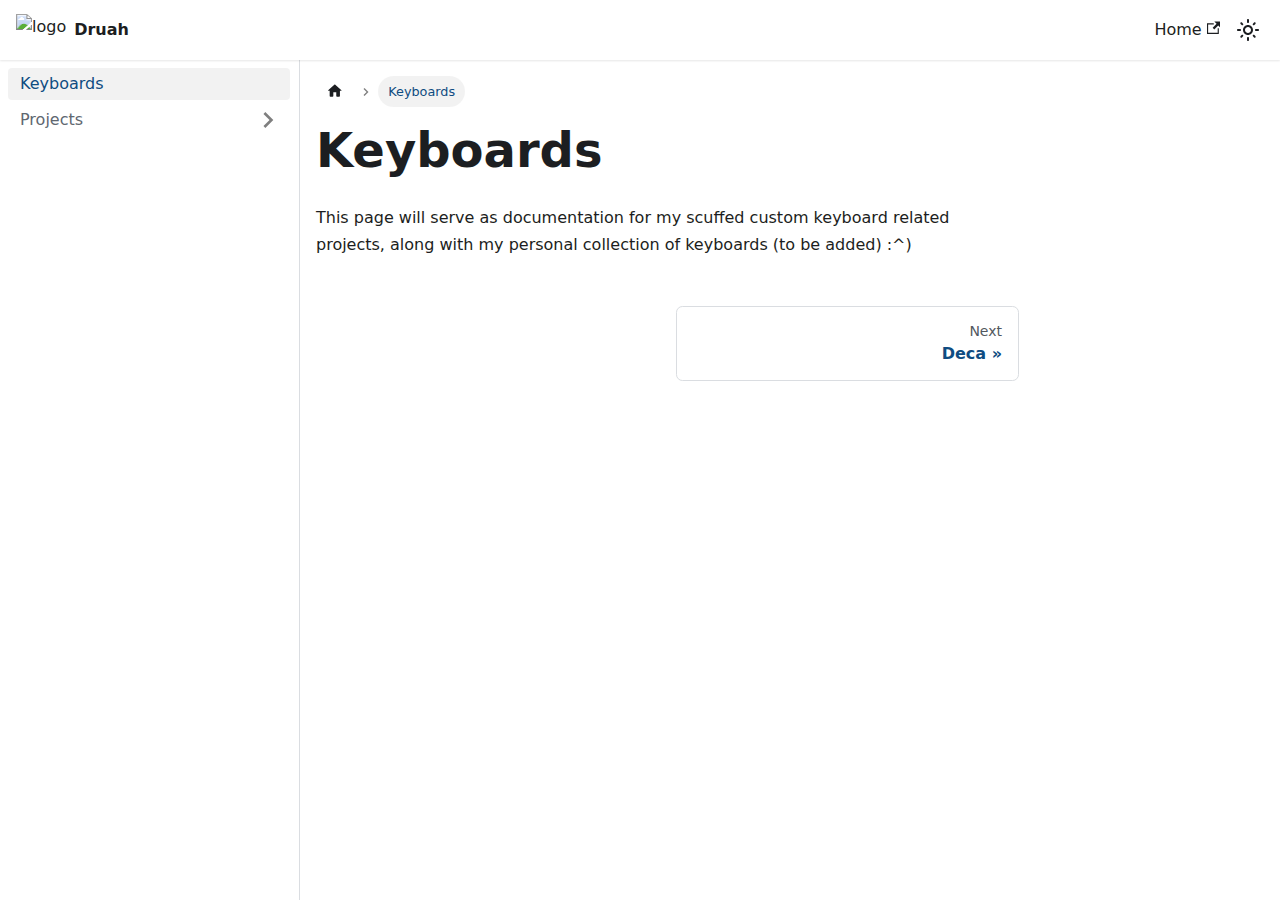
==== keyboards/index.html @ 7bdec056 "Add files via upload" ====
<!doctype html>
<html lang="en" dir="ltr" class="docs-wrapper plugin-docs plugin-id-default docs-version-current docs-doc-page docs-doc-id-keyboards" data-has-hydrated="false">
<head>
<meta charset="UTF-8">
<meta name="generator" content="Docusaurus v3.3.2">
<title data-rh="true">Keyboards | Druah</title><meta data-rh="true" name="viewport" content="width=device-width,initial-scale=1"><meta data-rh="true" name="twitter:card" content="summary_large_image"><meta data-rh="true" property="og:image" content="https://druah.moe/keyboards/media/icons/favicon.ico"><meta data-rh="true" name="twitter:image" content="https://druah.moe/keyboards/media/icons/favicon.ico"><meta data-rh="true" property="og:url" content="https://druah.moe/keyboards/"><meta data-rh="true" property="og:locale" content="en"><meta data-rh="true" name="docusaurus_locale" content="en"><meta data-rh="true" name="docsearch:language" content="en"><meta data-rh="true" name="docusaurus_version" content="current"><meta data-rh="true" name="docusaurus_tag" content="docs-default-current"><meta data-rh="true" name="docsearch:version" content="current"><meta data-rh="true" name="docsearch:docusaurus_tag" content="docs-default-current"><meta data-rh="true" property="og:title" content="Keyboards | Druah"><meta data-rh="true" name="description" content="This page will serve as documentation for my scuffed custom keyboard related projects, along with my personal collection of keyboards (to be added) :^)"><meta data-rh="true" property="og:description" content="This page will serve as documentation for my scuffed custom keyboard related projects, along with my personal collection of keyboards (to be added) :^)"><link data-rh="true" rel="icon" href="/keyboards/media/icons/favicon.ico"><link data-rh="true" rel="canonical" href="https://druah.moe/keyboards/"><link data-rh="true" rel="alternate" href="https://druah.moe/keyboards/" hreflang="en"><link data-rh="true" rel="alternate" href="https://druah.moe/keyboards/" hreflang="x-default"><script data-rh="true">function insertBanner(){var n=document.createElement("div");n.id="__docusaurus-base-url-issue-banner-container";n.innerHTML='\n<div id="__docusaurus-base-url-issue-banner" style="border: thick solid red; background-color: rgb(255, 230, 179); margin: 20px; padding: 20px; font-size: 20px;">\n   <p style="font-weight: bold; font-size: 30px;">Your Docusaurus site did not load properly.</p>\n   <p>A very common reason is a wrong site <a href="https://docusaurus.io/docs/docusaurus.config.js/#baseUrl" style="font-weight: bold;">baseUrl configuration</a>.</p>\n   <p>Current configured baseUrl = <span style="font-weight: bold; color: red;">/keyboards/</span> </p>\n   <p>We suggest trying baseUrl = <span id="__docusaurus-base-url-issue-banner-suggestion-container" style="font-weight: bold; color: green;"></span></p>\n</div>\n',document.body.prepend(n);var e=document.getElementById("__docusaurus-base-url-issue-banner-suggestion-container"),s=window.location.pathname,o="/"===s.substr(-1)?s:s+"/";e.innerHTML=o}document.addEventListener("DOMContentLoaded",(function(){void 0===window.docusaurus&&insertBanner()}))</script><link rel="stylesheet" href="/keyboards/assets/css/styles.f8454540.css">
<script src="/keyboards/assets/js/runtime~main.7f506864.js" defer="defer"></script>
<script src="/keyboards/assets/js/main.425be98b.js" defer="defer"></script>
</head>
<body class="navigation-with-keyboard">
<script>!function(){function t(t){document.documentElement.setAttribute("data-theme",t)}var e=function(){try{return new URLSearchParams(window.location.search).get("docusaurus-theme")}catch(t){}}()||function(){try{return localStorage.getItem("theme")}catch(t){}}();t(null!==e?e:"light")}(),function(){try{const c=new URLSearchParams(window.location.search).entries();for(var[t,e]of c)if(t.startsWith("docusaurus-data-")){var a=t.replace("docusaurus-data-","data-");document.documentElement.setAttribute(a,e)}}catch(t){}}()</script><div id="__docusaurus"><div role="region" aria-label="Skip to main content"><a class="skipToContent_fXgn" href="#__docusaurus_skipToContent_fallback">Skip to main content</a></div><nav aria-label="Main" class="navbar navbar--fixed-top"><div class="navbar__inner"><div class="navbar__items"><button aria-label="Toggle navigation bar" aria-expanded="false" class="navbar__toggle clean-btn" type="button"><svg width="30" height="30" viewBox="0 0 30 30" aria-hidden="true"><path stroke="currentColor" stroke-linecap="round" stroke-miterlimit="10" stroke-width="2" d="M4 7h22M4 15h22M4 23h22"></path></svg></button><a class="navbar__brand" href="/keyboards/"><div class="navbar__logo"><img src="/keyboards/media/icons/favicon.ico" alt="logo" class="themedComponent_mlkZ themedComponent--light_NVdE"><img src="/keyboards/media/icons/favicon.ico" alt="logo" class="themedComponent_mlkZ themedComponent--dark_xIcU"></div><b class="navbar__title text--truncate">Druah</b></a></div><div class="navbar__items navbar__items--right"><a href="https://druah.moe" target="_blank" rel="noopener noreferrer" class="navbar__item navbar__link">Home<svg width="13.5" height="13.5" aria-hidden="true" viewBox="0 0 24 24" class="iconExternalLink_nPIU"><path fill="currentColor" d="M21 13v10h-21v-19h12v2h-10v15h17v-8h2zm3-12h-10.988l4.035 4-6.977 7.07 2.828 2.828 6.977-7.07 4.125 4.172v-11z"></path></svg></a><div class="toggle_vylO colorModeToggle_DEke"><button class="clean-btn toggleButton_gllP toggleButtonDisabled_aARS" type="button" disabled="" title="Switch between dark and light mode (currently light mode)" aria-label="Switch between dark and light mode (currently light mode)" aria-live="polite"><svg viewBox="0 0 24 24" width="24" height="24" class="lightToggleIcon_pyhR"><path fill="currentColor" d="M12,9c1.65,0,3,1.35,3,3s-1.35,3-3,3s-3-1.35-3-3S10.35,9,12,9 M12,7c-2.76,0-5,2.24-5,5s2.24,5,5,5s5-2.24,5-5 S14.76,7,12,7L12,7z M2,13l2,0c0.55,0,1-0.45,1-1s-0.45-1-1-1l-2,0c-0.55,0-1,0.45-1,1S1.45,13,2,13z M20,13l2,0c0.55,0,1-0.45,1-1 s-0.45-1-1-1l-2,0c-0.55,0-1,0.45-1,1S19.45,13,20,13z M11,2v2c0,0.55,0.45,1,1,1s1-0.45,1-1V2c0-0.55-0.45-1-1-1S11,1.45,11,2z M11,20v2c0,0.55,0.45,1,1,1s1-0.45,1-1v-2c0-0.55-0.45-1-1-1C11.45,19,11,19.45,11,20z M5.99,4.58c-0.39-0.39-1.03-0.39-1.41,0 c-0.39,0.39-0.39,1.03,0,1.41l1.06,1.06c0.39,0.39,1.03,0.39,1.41,0s0.39-1.03,0-1.41L5.99,4.58z M18.36,16.95 c-0.39-0.39-1.03-0.39-1.41,0c-0.39,0.39-0.39,1.03,0,1.41l1.06,1.06c0.39,0.39,1.03,0.39,1.41,0c0.39-0.39,0.39-1.03,0-1.41 L18.36,16.95z M19.42,5.99c0.39-0.39,0.39-1.03,0-1.41c-0.39-0.39-1.03-0.39-1.41,0l-1.06,1.06c-0.39,0.39-0.39,1.03,0,1.41 s1.03,0.39,1.41,0L19.42,5.99z M7.05,18.36c0.39-0.39,0.39-1.03,0-1.41c-0.39-0.39-1.03-0.39-1.41,0l-1.06,1.06 c-0.39,0.39-0.39,1.03,0,1.41s1.03,0.39,1.41,0L7.05,18.36z"></path></svg><svg viewBox="0 0 24 24" width="24" height="24" class="darkToggleIcon_wfgR"><path fill="currentColor" d="M9.37,5.51C9.19,6.15,9.1,6.82,9.1,7.5c0,4.08,3.32,7.4,7.4,7.4c0.68,0,1.35-0.09,1.99-0.27C17.45,17.19,14.93,19,12,19 c-3.86,0-7-3.14-7-7C5,9.07,6.81,6.55,9.37,5.51z M12,3c-4.97,0-9,4.03-9,9s4.03,9,9,9s9-4.03,9-9c0-0.46-0.04-0.92-0.1-1.36 c-0.98,1.37-2.58,2.26-4.4,2.26c-2.98,0-5.4-2.42-5.4-5.4c0-1.81,0.89-3.42,2.26-4.4C12.92,3.04,12.46,3,12,3L12,3z"></path></svg></button></div><div class="navbarSearchContainer_Bca1"></div></div></div><div role="presentation" class="navbar-sidebar__backdrop"></div></nav><div id="__docusaurus_skipToContent_fallback" class="main-wrapper mainWrapper_z2l0"><div class="docsWrapper_hBAB"><button aria-label="Scroll back to top" class="clean-btn theme-back-to-top-button backToTopButton_sjWU" type="button"></button><div class="docRoot_UBD9"><aside class="theme-doc-sidebar-container docSidebarContainer_YfHR"><div class="sidebarViewport_aRkj"><div class="sidebar_njMd"><nav aria-label="Docs sidebar" class="menu thin-scrollbar menu_SIkG"><ul class="theme-doc-sidebar-menu menu__list"><li class="theme-doc-sidebar-item-link theme-doc-sidebar-item-link-level-1 menu__list-item"><a class="menu__link menu__link--active" aria-current="page" href="/keyboards/">Keyboards</a></li><li class="theme-doc-sidebar-item-category theme-doc-sidebar-item-category-level-1 menu__list-item menu__list-item--collapsed"><div class="menu__list-item-collapsible"><a class="menu__link menu__link--sublist menu__link--sublist-caret" role="button" aria-expanded="false" href="/keyboards/projects/deca">Projects</a></div></li></ul></nav></div></div></aside><main class="docMainContainer_TBSr"><div class="container padding-top--md padding-bottom--lg"><div class="row"><div class="col docItemCol_VOVn"><div class="docItemContainer_Djhp"><article><nav class="theme-doc-breadcrumbs breadcrumbsContainer_Z_bl" aria-label="Breadcrumbs"><ul class="breadcrumbs" itemscope="" itemtype="https://schema.org/BreadcrumbList"><li class="breadcrumbs__item"><a aria-label="Home page" class="breadcrumbs__link" href="/keyboards/"><svg viewBox="0 0 24 24" class="breadcrumbHomeIcon_YNFT"><path d="M10 19v-5h4v5c0 .55.45 1 1 1h3c.55 0 1-.45 1-1v-7h1.7c.46 0 .68-.57.33-.87L12.67 3.6c-.38-.34-.96-.34-1.34 0l-8.36 7.53c-.34.3-.13.87.33.87H5v7c0 .55.45 1 1 1h3c.55 0 1-.45 1-1z" fill="currentColor"></path></svg></a></li><li itemscope="" itemprop="itemListElement" itemtype="https://schema.org/ListItem" class="breadcrumbs__item breadcrumbs__item--active"><span class="breadcrumbs__link" itemprop="name">Keyboards</span><meta itemprop="position" content="1"></li></ul></nav><div class="theme-doc-markdown markdown"><h1>Keyboards</h1>
<p>This page will serve as documentation for my scuffed custom keyboard related projects, along with my personal collection of keyboards (to be added) :^)</p></div></article><nav class="pagination-nav docusaurus-mt-lg" aria-label="Docs pages"><a class="pagination-nav__link pagination-nav__link--next" href="/keyboards/projects/deca"><div class="pagination-nav__sublabel">Next</div><div class="pagination-nav__label">Deca</div></a></nav></div></div></div></div></main></div></div></div></div>
</body>
</html>
---- keyboards/assets/css/styles.f8454540.css ----
.col,.container{padding:0 var(--ifm-spacing-horizontal);width:100%}.markdown>h2,.markdown>h3,.markdown>h4,.markdown>h5,.markdown>h6{margin-bottom:calc(var(--ifm-heading-vertical-rhythm-bottom)*var(--ifm-leading))}.markdown li,body{word-wrap:break-word}body,ol ol,ol ul,ul ol,ul ul{margin:0}pre,table{overflow:auto}blockquote,pre{margin:0 0 var(--ifm-spacing-vertical)}.breadcrumbs__link,.button{transition-timing-function:var(--ifm-transition-timing-default)}.button,code{vertical-align:middle}.button--outline.button--active,.button--outline:active,.button--outline:hover,:root{--ifm-button-color:var(--ifm-font-color-base-inverse)}.menu__link:hover,a{transition:color var(--ifm-transition-fast) var(--ifm-transition-timing-default)}.navbar--dark,:root{--ifm-navbar-link-hover-color:var(--ifm-color-primary)}.menu,.navbar-sidebar{overflow-x:hidden}:root,html[data-theme=dark]{--ifm-color-emphasis-500:var(--ifm-color-gray-500)}.toggleButton_gllP,html{-webkit-tap-highlight-color:transparent}.clean-list,.containsTaskList_mC6p,.details_lb9f>summary,.dropdown__menu,.menu__list{list-style:none}:root{--ifm-color-scheme:light;--ifm-dark-value:10%;--ifm-darker-value:15%;--ifm-darkest-value:30%;--ifm-light-value:15%;--ifm-lighter-value:30%;--ifm-lightest-value:50%;--ifm-contrast-background-value:90%;--ifm-contrast-foreground-value:70%;--ifm-contrast-background-dark-value:70%;--ifm-contrast-foreground-dark-value:90%;--ifm-color-primary:#3578e5;--ifm-color-secondary:#ebedf0;--ifm-color-success:#00a400;--ifm-color-info:#54c7ec;--ifm-color-warning:#ffba00;--ifm-color-danger:#fa383e;--ifm-color-primary-dark:#306cce;--ifm-color-primary-darker:#2d66c3;--ifm-color-primary-darkest:#2554a0;--ifm-color-primary-light:#538ce9;--ifm-color-primary-lighter:#72a1ed;--ifm-color-primary-lightest:#9abcf2;--ifm-color-primary-contrast-background:#ebf2fc;--ifm-color-primary-contrast-foreground:#102445;--ifm-color-secondary-dark:#d4d5d8;--ifm-color-secondary-darker:#c8c9cc;--ifm-color-secondary-darkest:#a4a6a8;--ifm-color-secondary-light:#eef0f2;--ifm-color-secondary-lighter:#f1f2f5;--ifm-color-secondary-lightest:#f5f6f8;--ifm-color-secondary-contrast-background:#fdfdfe;--ifm-color-secondary-contrast-foreground:#474748;--ifm-color-success-dark:#009400;--ifm-color-success-darker:#008b00;--ifm-color-success-darkest:#007300;--ifm-color-success-light:#26b226;--ifm-color-success-lighter:#4dbf4d;--ifm-color-success-lightest:#80d280;--ifm-color-success-contrast-background:#e6f6e6;--ifm-color-success-contrast-foreground:#003100;--ifm-color-info-dark:#4cb3d4;--ifm-color-info-darker:#47a9c9;--ifm-color-info-darkest:#3b8ba5;--ifm-color-info-light:#6ecfef;--ifm-color-info-lighter:#87d8f2;--ifm-color-info-lightest:#aae3f6;--ifm-color-info-contrast-background:#eef9fd;--ifm-color-info-contrast-foreground:#193c47;--ifm-color-warning-dark:#e6a700;--ifm-color-warning-darker:#d99e00;--ifm-color-warning-darkest:#b38200;--ifm-color-warning-light:#ffc426;--ifm-color-warning-lighter:#ffcf4d;--ifm-color-warning-lightest:#ffdd80;--ifm-color-warning-contrast-background:#fff8e6;--ifm-color-warning-contrast-foreground:#4d3800;--ifm-color-danger-dark:#e13238;--ifm-color-danger-darker:#d53035;--ifm-color-danger-darkest:#af272b;--ifm-color-danger-light:#fb565b;--ifm-color-danger-lighter:#fb7478;--ifm-color-danger-lightest:#fd9c9f;--ifm-color-danger-contrast-background:#ffebec;--ifm-color-danger-contrast-foreground:#4b1113;--ifm-color-white:#fff;--ifm-color-black:#000;--ifm-color-gray-0:var(--ifm-color-white);--ifm-color-gray-100:#f5f6f7;--ifm-color-gray-200:#ebedf0;--ifm-color-gray-300:#dadde1;--ifm-color-gray-400:#ccd0d5;--ifm-color-gray-500:#bec3c9;--ifm-color-gray-600:#8d949e;--ifm-color-gray-700:#606770;--ifm-color-gray-800:#444950;--ifm-color-gray-900:#1c1e21;--ifm-color-gray-1000:var(--ifm-color-black);--ifm-color-emphasis-0:var(--ifm-color-gray-0);--ifm-color-emphasis-100:var(--ifm-color-gray-100);--ifm-color-emphasis-200:var(--ifm-color-gray-200);--ifm-color-emphasis-300:var(--ifm-color-gray-300);--ifm-color-emphasis-400:var(--ifm-color-gray-400);--ifm-color-emphasis-600:var(--ifm-color-gray-600);--ifm-color-emphasis-700:var(--ifm-color-gray-700);--ifm-color-emphasis-800:var(--ifm-color-gray-800);--ifm-color-emphasis-900:var(--ifm-color-gray-900);--ifm-color-emphasis-1000:var(--ifm-color-gray-1000);--ifm-color-content:var(--ifm-color-emphasis-900);--ifm-color-content-inverse:var(--ifm-color-emphasis-0);--ifm-color-content-secondary:#525860;--ifm-background-color:#0000;--ifm-background-surface-color:var(--ifm-color-content-inverse);--ifm-global-border-width:1px;--ifm-global-radius:0.4rem;--ifm-hover-overlay:#0000000d;--ifm-font-color-base:var(--ifm-color-content);--ifm-font-color-base-inverse:var(--ifm-color-content-inverse);--ifm-font-color-secondary:var(--ifm-color-content-secondary);--ifm-font-family-base:system-ui,-apple-system,Segoe UI,Roboto,Ubuntu,Cantarell,Noto Sans,sans-serif,BlinkMacSystemFont,"Segoe UI",Helvetica,Arial,sans-serif,"Apple Color Emoji","Segoe UI Emoji","Segoe UI Symbol";--ifm-font-family-monospace:SFMono-Regular,Menlo,Monaco,Consolas,"Liberation Mono","Courier New",monospace;--ifm-font-size-base:100%;--ifm-font-weight-light:300;--ifm-font-weight-normal:400;--ifm-font-weight-semibold:500;--ifm-font-weight-bold:700;--ifm-font-weight-base:var(--ifm-font-weight-normal);--ifm-line-height-base:1.65;--ifm-global-spacing:1rem;--ifm-spacing-vertical:var(--ifm-global-spacing);--ifm-spacing-horizontal:var(--ifm-global-spacing);--ifm-transition-fast:200ms;--ifm-transition-slow:400ms;--ifm-transition-timing-default:cubic-bezier(0.08,0.52,0.52,1);--ifm-global-shadow-lw:0 1px 2px 0 #0000001a;--ifm-global-shadow-md:0 5px 40px #0003;--ifm-global-shadow-tl:0 12px 28px 0 #0003,0 2px 4px 0 #0000001a;--ifm-z-index-dropdown:100;--ifm-z-index-fixed:200;--ifm-z-index-overlay:400;--ifm-container-width:1140px;--ifm-container-width-xl:1320px;--ifm-code-background:#f6f7f8;--ifm-code-border-radius:var(--ifm-global-radius);--ifm-code-font-size:90%;--ifm-code-padding-horizontal:0.1rem;--ifm-code-padding-vertical:0.1rem;--ifm-pre-background:var(--ifm-code-background);--ifm-pre-border-radius:var(--ifm-code-border-radius);--ifm-pre-color:inherit;--ifm-pre-line-height:1.45;--ifm-pre-padding:1rem;--ifm-heading-color:inherit;--ifm-heading-margin-top:0;--ifm-heading-margin-bottom:var(--ifm-spacing-vertical);--ifm-heading-font-family:var(--ifm-font-family-base);--ifm-heading-font-weight:var(--ifm-font-weight-bold);--ifm-heading-line-height:1.25;--ifm-h1-font-size:2rem;--ifm-h2-font-size:1.5rem;--ifm-h3-font-size:1.25rem;--ifm-h4-font-size:1rem;--ifm-h5-font-size:0.875rem;--ifm-h6-font-size:0.85rem;--ifm-image-alignment-padding:1.25rem;--ifm-leading-desktop:1.25;--ifm-leading:calc(var(--ifm-leading-desktop)*1rem);--ifm-list-left-padding:2rem;--ifm-list-margin:1rem;--ifm-list-item-margin:0.25rem;--ifm-list-paragraph-margin:1rem;--ifm-table-cell-padding:0.75rem;--ifm-table-background:#0000;--ifm-table-stripe-background:#00000008;--ifm-table-border-width:1px;--ifm-table-border-color:var(--ifm-color-emphasis-300);--ifm-table-head-background:inherit;--ifm-table-head-color:inherit;--ifm-table-head-font-weight:var(--ifm-font-weight-bold);--ifm-table-cell-color:inherit;--ifm-link-color:var(--ifm-color-primary);--ifm-link-decoration:none;--ifm-link-hover-color:var(--ifm-link-color);--ifm-link-hover-decoration:underline;--ifm-paragraph-margin-bottom:var(--ifm-leading);--ifm-blockquote-font-size:var(--ifm-font-size-base);--ifm-blockquote-border-left-width:2px;--ifm-blockquote-padding-horizontal:var(--ifm-spacing-horizontal);--ifm-blockquote-padding-vertical:0;--ifm-blockquote-shadow:none;--ifm-blockquote-color:var(--ifm-color-emphasis-800);--ifm-blockquote-border-color:var(--ifm-color-emphasis-300);--ifm-hr-background-color:var(--ifm-color-emphasis-500);--ifm-hr-height:1px;--ifm-hr-margin-vertical:1.5rem;--ifm-scrollbar-size:7px;--ifm-scrollbar-track-background-color:#f1f1f1;--ifm-scrollbar-thumb-background-color:silver;--ifm-scrollbar-thumb-hover-background-color:#a7a7a7;--ifm-alert-background-color:inherit;--ifm-alert-border-color:inherit;--ifm-alert-border-radius:var(--ifm-global-radius);--ifm-alert-border-width:0px;--ifm-alert-border-left-width:5px;--ifm-alert-color:var(--ifm-font-color-base);--ifm-alert-padding-horizontal:var(--ifm-spacing-horizontal);--ifm-alert-padding-vertical:var(--ifm-spacing-vertical);--ifm-alert-shadow:var(--ifm-global-shadow-lw);--ifm-avatar-intro-margin:1rem;--ifm-avatar-intro-alignment:inherit;--ifm-avatar-photo-size:3rem;--ifm-badge-background-color:inherit;--ifm-badge-border-color:inherit;--ifm-badge-border-radius:var(--ifm-global-radius);--ifm-badge-border-width:var(--ifm-global-border-width);--ifm-badge-color:var(--ifm-color-white);--ifm-badge-padding-horizontal:calc(var(--ifm-spacing-horizontal)*0.5);--ifm-badge-padding-vertical:calc(var(--ifm-spacing-vertical)*0.25);--ifm-breadcrumb-border-radius:1.5rem;--ifm-breadcrumb-spacing:0.5rem;--ifm-breadcrumb-color-active:var(--ifm-color-primary);--ifm-breadcrumb-item-background-active:var(--ifm-hover-overlay);--ifm-breadcrumb-padding-horizontal:0.8rem;--ifm-breadcrumb-padding-vertical:0.4rem;--ifm-breadcrumb-size-multiplier:1;--ifm-breadcrumb-separator:url('data:image/svg+xml;utf8,<svg xmlns="http://www.w3.org/2000/svg" x="0px" y="0px" viewBox="0 0 256 256"><g><g><polygon points="79.093,0 48.907,30.187 146.72,128 48.907,225.813 79.093,256 207.093,128"/></g></g><g></g><g></g><g></g><g></g><g></g><g></g><g></g><g></g><g></g><g></g><g></g><g></g><g></g><g></g><g></g></svg>');--ifm-breadcrumb-separator-filter:none;--ifm-breadcrumb-separator-size:0.5rem;--ifm-breadcrumb-separator-size-multiplier:1.25;--ifm-button-background-color:inherit;--ifm-button-border-color:var(--ifm-button-background-color);--ifm-button-border-width:var(--ifm-global-border-width);--ifm-button-font-weight:var(--ifm-font-weight-bold);--ifm-button-padding-horizontal:1.5rem;--ifm-button-padding-vertical:0.375rem;--ifm-button-size-multiplier:1;--ifm-button-transition-duration:var(--ifm-transition-fast);--ifm-button-border-radius:calc(var(--ifm-global-radius)*var(--ifm-button-size-multiplier));--ifm-button-group-spacing:2px;--ifm-card-background-color:var(--ifm-background-surface-color);--ifm-card-border-radius:calc(var(--ifm-global-radius)*2);--ifm-card-horizontal-spacing:var(--ifm-global-spacing);--ifm-card-vertical-spacing:var(--ifm-global-spacing);--ifm-toc-border-color:var(--ifm-color-emphasis-300);--ifm-toc-link-color:var(--ifm-color-content-secondary);--ifm-toc-padding-vertical:0.5rem;--ifm-toc-padding-horizontal:0.5rem;--ifm-dropdown-background-color:var(--ifm-background-surface-color);--ifm-dropdown-font-weight:var(--ifm-font-weight-semibold);--ifm-dropdown-link-color:var(--ifm-font-color-base);--ifm-dropdown-hover-background-color:var(--ifm-hover-overlay);--ifm-footer-background-color:var(--ifm-color-emphasis-100);--ifm-footer-color:inherit;--ifm-footer-link-color:var(--ifm-color-emphasis-700);--ifm-footer-link-hover-color:var(--ifm-color-primary);--ifm-footer-link-horizontal-spacing:0.5rem;--ifm-footer-padding-horizontal:calc(var(--ifm-spacing-horizontal)*2);--ifm-footer-padding-vertical:calc(var(--ifm-spacing-vertical)*2);--ifm-footer-title-color:inherit;--ifm-footer-logo-max-width:min(30rem,90vw);--ifm-hero-background-color:var(--ifm-background-surface-color);--ifm-hero-text-color:var(--ifm-color-emphasis-800);--ifm-menu-color:var(--ifm-color-emphasis-700);--ifm-menu-color-active:var(--ifm-color-primary);--ifm-menu-color-background-active:var(--ifm-hover-overlay);--ifm-menu-color-background-hover:var(--ifm-hover-overlay);--ifm-menu-link-padding-horizontal:0.75rem;--ifm-menu-link-padding-vertical:0.375rem;--ifm-menu-link-sublist-icon:url('data:image/svg+xml;utf8,<svg xmlns="http://www.w3.org/2000/svg" width="16px" height="16px" viewBox="0 0 24 24"><path fill="rgba(0,0,0,0.5)" d="M7.41 15.41L12 10.83l4.59 4.58L18 14l-6-6-6 6z"></path></svg>');--ifm-menu-link-sublist-icon-filter:none;--ifm-navbar-background-color:var(--ifm-background-surface-color);--ifm-navbar-height:3.75rem;--ifm-navbar-item-padding-horizontal:0.75rem;--ifm-navbar-item-padding-vertical:0.25rem;--ifm-navbar-link-color:var(--ifm-font-color-base);--ifm-navbar-link-active-color:var(--ifm-link-color);--ifm-navbar-padding-horizontal:var(--ifm-spacing-horizontal);--ifm-navbar-padding-vertical:calc(var(--ifm-spacing-vertical)*0.5);--ifm-navbar-shadow:var(--ifm-global-shadow-lw);--ifm-navbar-search-input-background-color:var(--ifm-color-emphasis-200);--ifm-navbar-search-input-color:var(--ifm-color-emphasis-800);--ifm-navbar-search-input-placeholder-color:var(--ifm-color-emphasis-500);--ifm-navbar-search-input-icon:url('data:image/svg+xml;utf8,<svg fill="currentColor" xmlns="http://www.w3.org/2000/svg" viewBox="0 0 16 16" height="16px" width="16px"><path d="M6.02945,10.20327a4.17382,4.17382,0,1,1,4.17382-4.17382A4.15609,4.15609,0,0,1,6.02945,10.20327Zm9.69195,4.2199L10.8989,9.59979A5.88021,5.88021,0,0,0,12.058,6.02856,6.00467,6.00467,0,1,0,9.59979,10.8989l4.82338,4.82338a.89729.89729,0,0,0,1.29912,0,.89749.89749,0,0,0-.00087-1.29909Z" /></svg>');--ifm-navbar-sidebar-width:83vw;--ifm-pagination-border-radius:var(--ifm-global-radius);--ifm-pagination-color-active:var(--ifm-color-primary);--ifm-pagination-font-size:1rem;--ifm-pagination-item-active-background:var(--ifm-hover-overlay);--ifm-pagination-page-spacing:0.2em;--ifm-pagination-padding-horizontal:calc(var(--ifm-spacing-horizontal)*1);--ifm-pagination-padding-vertical:calc(var(--ifm-spacing-vertical)*0.25);--ifm-pagination-nav-border-radius:var(--ifm-global-radius);--ifm-pagination-nav-color-hover:var(--ifm-color-primary);--ifm-pills-color-active:var(--ifm-color-primary);--ifm-pills-color-background-active:var(--ifm-hover-overlay);--ifm-pills-spacing:0.125rem;--ifm-tabs-color:var(--ifm-font-color-secondary);--ifm-tabs-color-active:var(--ifm-color-primary);--ifm-tabs-color-active-border:var(--ifm-tabs-color-active);--ifm-tabs-padding-horizontal:1rem;--ifm-tabs-padding-vertical:1rem;--docusaurus-progress-bar-color:var(--ifm-color-primary);--ifm-color-primary:#0f4c81;--ifm-color-primary-dark:#0f4c81;--ifm-color-primary-darker:#0f4c81;--ifm-color-primary-darkest:#0f4c81;--ifm-color-primary-light:#0f4c81;--ifm-color-primary-lighter:#0f4c81;--ifm-color-primary-lightest:#0f4c81;--ifm-code-font-size:95%;--docusaurus-highlighted-code-line-bg:#0000001a;--docusaurus-tag-list-border:var(--ifm-color-emphasis-300);--docusaurus-announcement-bar-height:auto;--docusaurus-collapse-button-bg:#0000;--docusaurus-collapse-button-bg-hover:#0000001a;--doc-sidebar-width:300px;--doc-sidebar-hidden-width:30px}.badge--danger,.badge--info,.badge--primary,.badge--secondary,.badge--success,.badge--warning{--ifm-badge-border-color:var(--ifm-badge-background-color)}.button--link,.button--outline{--ifm-button-background-color:#0000}*{box-sizing:border-box}html{background-color:var(--ifm-background-color);color:var(--ifm-font-color-base);color-scheme:var(--ifm-color-scheme);font:var(--ifm-font-size-base)/var(--ifm-line-height-base) var(--ifm-font-family-base);-webkit-font-smoothing:antialiased;text-rendering:optimizelegibility;-webkit-text-size-adjust:100%;text-size-adjust:100%}iframe{border:0;color-scheme:auto}.container{margin:0 auto;max-width:var(--ifm-container-width)}.container--fluid{max-width:inherit}.row{display:flex;flex-wrap:wrap;margin:0 calc(var(--ifm-spacing-horizontal)*-1)}.margin-bottom--none,.margin-vert--none,.markdown>:last-child{margin-bottom:0!important}.margin-top--none,.margin-vert--none{margin-top:0!important}.row--no-gutters{margin-left:0;margin-right:0}.margin-horiz--none,.margin-right--none{margin-right:0!important}.row--no-gutters>.col{padding-left:0;padding-right:0}.row--align-top{align-items:flex-start}.row--align-bottom{align-items:flex-end}.menuExternalLink_NmtK,.row--align-center{align-items:center}.row--align-stretch{align-items:stretch}.row--align-baseline{align-items:baseline}.col{--ifm-col-width:100%;flex:1 0;margin-left:0;max-width:var(--ifm-col-width)}.padding-bottom--none,.padding-vert--none{padding-bottom:0!important}.padding-top--none,.padding-vert--none{padding-top:0!important}.padding-horiz--none,.padding-left--none{padding-left:0!important}.padding-horiz--none,.padding-right--none{padding-right:0!important}.col[class*=col--]{flex:0 0 var(--ifm-col-width)}.col--1{--ifm-col-width:8.33333%}.col--offset-1{margin-left:8.33333%}.col--2{--ifm-col-width:16.66667%}.col--offset-2{margin-left:16.66667%}.col--3{--ifm-col-width:25%}.col--offset-3{margin-left:25%}.col--4{--ifm-col-width:33.33333%}.col--offset-4{margin-left:33.33333%}.col--5{--ifm-col-width:41.66667%}.col--offset-5{margin-left:41.66667%}.col--6{--ifm-col-width:50%}.col--offset-6{margin-left:50%}.col--7{--ifm-col-width:58.33333%}.col--offset-7{margin-left:58.33333%}.col--8{--ifm-col-width:66.66667%}.col--offset-8{margin-left:66.66667%}.col--9{--ifm-col-width:75%}.col--offset-9{margin-left:75%}.col--10{--ifm-col-width:83.33333%}.col--offset-10{margin-left:83.33333%}.col--11{--ifm-col-width:91.66667%}.col--offset-11{margin-left:91.66667%}.col--12{--ifm-col-width:100%}.col--offset-12{margin-left:100%}.margin-horiz--none,.margin-left--none{margin-left:0!important}.margin--none{margin:0!important}.margin-bottom--xs,.margin-vert--xs{margin-bottom:.25rem!important}.margin-top--xs,.margin-vert--xs{margin-top:.25rem!important}.margin-horiz--xs,.margin-left--xs{margin-left:.25rem!important}.margin-horiz--xs,.margin-right--xs{margin-right:.25rem!important}.margin--xs{margin:.25rem!important}.margin-bottom--sm,.margin-vert--sm{margin-bottom:.5rem!important}.margin-top--sm,.margin-vert--sm{margin-top:.5rem!important}.margin-horiz--sm,.margin-left--sm{margin-left:.5rem!important}.margin-horiz--sm,.margin-right--sm{margin-right:.5rem!important}.margin--sm{margin:.5rem!important}.margin-bottom--md,.margin-vert--md{margin-bottom:1rem!important}.margin-top--md,.margin-vert--md{margin-top:1rem!important}.margin-horiz--md,.margin-left--md{margin-left:1rem!important}.margin-horiz--md,.margin-right--md{margin-right:1rem!important}.margin--md{margin:1rem!important}.margin-bottom--lg,.margin-vert--lg{margin-bottom:2rem!important}.margin-top--lg,.margin-vert--lg{margin-top:2rem!important}.margin-horiz--lg,.margin-left--lg{margin-left:2rem!important}.margin-horiz--lg,.margin-right--lg{margin-right:2rem!important}.margin--lg{margin:2rem!important}.margin-bottom--xl,.margin-vert--xl{margin-bottom:5rem!important}.margin-top--xl,.margin-vert--xl{margin-top:5rem!important}.margin-horiz--xl,.margin-left--xl{margin-left:5rem!important}.margin-horiz--xl,.margin-right--xl{margin-right:5rem!important}.margin--xl{margin:5rem!important}.padding--none{padding:0!important}.padding-bottom--xs,.padding-vert--xs{padding-bottom:.25rem!important}.padding-top--xs,.padding-vert--xs{padding-top:.25rem!important}.padding-horiz--xs,.padding-left--xs{padding-left:.25rem!important}.padding-horiz--xs,.padding-right--xs{padding-right:.25rem!important}.padding--xs{padding:.25rem!important}.padding-bottom--sm,.padding-vert--sm{padding-bottom:.5rem!important}.padding-top--sm,.padding-vert--sm{padding-top:.5rem!important}.padding-horiz--sm,.padding-left--sm{padding-left:.5rem!important}.padding-horiz--sm,.padding-right--sm{padding-right:.5rem!important}.padding--sm{padding:.5rem!important}.padding-bottom--md,.padding-vert--md{padding-bottom:1rem!important}.padding-top--md,.padding-vert--md{padding-top:1rem!important}.padding-horiz--md,.padding-left--md{padding-left:1rem!important}.padding-horiz--md,.padding-right--md{padding-right:1rem!important}.padding--md{padding:1rem!important}.padding-bottom--lg,.padding-vert--lg{padding-bottom:2rem!important}.padding-top--lg,.padding-vert--lg{padding-top:2rem!important}.padding-horiz--lg,.padding-left--lg{padding-left:2rem!important}.padding-horiz--lg,.padding-right--lg{padding-right:2rem!important}.padding--lg{padding:2rem!important}.padding-bottom--xl,.padding-vert--xl{padding-bottom:5rem!important}.padding-top--xl,.padding-vert--xl{padding-top:5rem!important}.padding-horiz--xl,.padding-left--xl{padding-left:5rem!important}.padding-horiz--xl,.padding-right--xl{padding-right:5rem!important}.padding--xl{padding:5rem!important}code{background-color:var(--ifm-code-background);border:.1rem solid #0000001a;border-radius:var(--ifm-code-border-radius);font-family:var(--ifm-font-family-monospace);font-size:var(--ifm-code-font-size);padding:var(--ifm-code-padding-vertical) var(--ifm-code-padding-horizontal)}a code{color:inherit}pre{background-color:var(--ifm-pre-background);border-radius:var(--ifm-pre-border-radius);color:var(--ifm-pre-color);font:var(--ifm-code-font-size)/var(--ifm-pre-line-height) var(--ifm-font-family-monospace);padding:var(--ifm-pre-padding)}pre code{background-color:initial;border:none;font-size:100%;line-height:inherit;padding:0}kbd{background-color:var(--ifm-color-emphasis-0);border:1px solid var(--ifm-color-emphasis-400);border-radius:.2rem;box-shadow:inset 0 -1px 0 var(--ifm-color-emphasis-400);color:var(--ifm-color-emphasis-800);font:80% var(--ifm-font-family-monospace);padding:.15rem .3rem}h1,h2,h3,h4,h5,h6{color:var(--ifm-heading-color);font-family:var(--ifm-heading-font-family);font-weight:var(--ifm-heading-font-weight);line-height:var(--ifm-heading-line-height);margin:var(--ifm-heading-margin-top) 0 var(--ifm-heading-margin-bottom) 0}h1{font-size:var(--ifm-h1-font-size)}h2{font-size:var(--ifm-h2-font-size)}h3{font-size:var(--ifm-h3-font-size)}h4{font-size:var(--ifm-h4-font-size)}h5{font-size:var(--ifm-h5-font-size)}h6{font-size:var(--ifm-h6-font-size)}img{max-width:100%}img[align=right]{padding-left:var(--image-alignment-padding)}img[align=left]{padding-right:var(--image-alignment-padding)}.markdown{--ifm-h1-vertical-rhythm-top:3;--ifm-h2-vertical-rhythm-top:2;--ifm-h3-vertical-rhythm-top:1.5;--ifm-heading-vertical-rhythm-top:1.25;--ifm-h1-vertical-rhythm-bottom:1.25;--ifm-heading-vertical-rhythm-bottom:1}.markdown:after,.markdown:before{content:"";display:table}.markdown:after{clear:both}.markdown h1:first-child{--ifm-h1-font-size:3rem;margin-bottom:calc(var(--ifm-h1-vertical-rhythm-bottom)*var(--ifm-leading))}.markdown>h2{--ifm-h2-font-size:2rem;margin-top:calc(var(--ifm-h2-vertical-rhythm-top)*var(--ifm-leading))}.markdown>h3{--ifm-h3-font-size:1.5rem;margin-top:calc(var(--ifm-h3-vertical-rhythm-top)*var(--ifm-leading))}.markdown>h4,.markdown>h5,.markdown>h6{margin-top:calc(var(--ifm-heading-vertical-rhythm-top)*var(--ifm-leading))}.markdown>p,.markdown>pre,.markdown>ul{margin-bottom:var(--ifm-leading)}.markdown li>p{margin-top:var(--ifm-list-paragraph-margin)}.markdown li+li{margin-top:var(--ifm-list-item-margin)}ol,ul{margin:0 0 var(--ifm-list-margin);padding-left:var(--ifm-list-left-padding)}ol ol,ul ol{list-style-type:lower-roman}ol ol ol,ol ul ol,ul ol ol,ul ul ol{list-style-type:lower-alpha}table{border-collapse:collapse;display:block;margin-bottom:var(--ifm-spacing-vertical)}table thead tr{border-bottom:2px solid var(--ifm-table-border-color)}table thead,table tr:nth-child(2n){background-color:var(--ifm-table-stripe-background)}table tr{background-color:var(--ifm-table-background);border-top:var(--ifm-table-border-width) solid var(--ifm-table-border-color)}table td,table th{border:var(--ifm-table-border-width) solid var(--ifm-table-border-color);padding:var(--ifm-table-cell-padding)}table th{background-color:var(--ifm-table-head-background);color:var(--ifm-table-head-color);font-weight:var(--ifm-table-head-font-weight)}table td{color:var(--ifm-table-cell-color)}strong{font-weight:var(--ifm-font-weight-bold)}a{color:var(--ifm-link-color);text-decoration:var(--ifm-link-decoration)}a:hover{color:var(--ifm-link-hover-color);text-decoration:var(--ifm-link-hover-decoration)}.button:hover,.text--no-decoration,.text--no-decoration:hover,a:not([href]){text-decoration:none}p{margin:0 0 var(--ifm-paragraph-margin-bottom)}blockquote{border-left:var(--ifm-blockquote-border-left-width) solid var(--ifm-blockquote-border-color);box-shadow:var(--ifm-blockquote-shadow);color:var(--ifm-blockquote-color);font-size:var(--ifm-blockquote-font-size);padding:var(--ifm-blockquote-padding-vertical) var(--ifm-blockquote-padding-horizontal)}blockquote>:first-child{margin-top:0}blockquote>:last-child{margin-bottom:0}hr{background-color:var(--ifm-hr-background-color);border:0;height:var(--ifm-hr-height);margin:var(--ifm-hr-margin-vertical) 0}.shadow--lw{box-shadow:var(--ifm-global-shadow-lw)!important}.shadow--md{box-shadow:var(--ifm-global-shadow-md)!important}.shadow--tl{box-shadow:var(--ifm-global-shadow-tl)!important}.text--primary,.wordWrapButtonEnabled_EoeP .wordWrapButtonIcon_Bwma{color:var(--ifm-color-primary)}.text--secondary{color:var(--ifm-color-secondary)}.text--success{color:var(--ifm-color-success)}.text--info{color:var(--ifm-color-info)}.text--warning{color:var(--ifm-color-warning)}.text--danger{color:var(--ifm-color-danger)}.text--center{text-align:center}.text--left{text-align:left}.text--justify{text-align:justify}.text--right{text-align:right}.text--capitalize{text-transform:capitalize}.text--lowercase{text-transform:lowercase}.admonitionHeading_Gvgb,.alert__heading,.text--uppercase{text-transform:uppercase}.text--light{font-weight:var(--ifm-font-weight-light)}.text--normal{font-weight:var(--ifm-font-weight-normal)}.text--semibold{font-weight:var(--ifm-font-weight-semibold)}.text--bold{font-weight:var(--ifm-font-weight-bold)}.text--italic{font-style:italic}.text--truncate{overflow:hidden;text-overflow:ellipsis;white-space:nowrap}.text--break{word-wrap:break-word!important;word-break:break-word!important}.clean-btn{background:none;border:none;color:inherit;cursor:pointer;font-family:inherit;padding:0}.alert,.alert .close{color:var(--ifm-alert-foreground-color)}.clean-list{padding-left:0}.alert--primary{--ifm-alert-background-color:var(--ifm-color-primary-contrast-background);--ifm-alert-background-color-highlight:#3578e526;--ifm-alert-foreground-color:var(--ifm-color-primary-contrast-foreground);--ifm-alert-border-color:var(--ifm-color-primary-dark)}.alert--secondary{--ifm-alert-background-color:var(--ifm-color-secondary-contrast-background);--ifm-alert-background-color-highlight:#ebedf026;--ifm-alert-foreground-color:var(--ifm-color-secondary-contrast-foreground);--ifm-alert-border-color:var(--ifm-color-secondary-dark)}.alert--success{--ifm-alert-background-color:var(--ifm-color-success-contrast-background);--ifm-alert-background-color-highlight:#00a40026;--ifm-alert-foreground-color:var(--ifm-color-success-contrast-foreground);--ifm-alert-border-color:var(--ifm-color-success-dark)}.alert--info{--ifm-alert-background-color:var(--ifm-color-info-contrast-background);--ifm-alert-background-color-highlight:#54c7ec26;--ifm-alert-foreground-color:var(--ifm-color-info-contrast-foreground);--ifm-alert-border-color:var(--ifm-color-info-dark)}.alert--warning{--ifm-alert-background-color:var(--ifm-color-warning-contrast-background);--ifm-alert-background-color-highlight:#ffba0026;--ifm-alert-foreground-color:var(--ifm-color-warning-contrast-foreground);--ifm-alert-border-color:var(--ifm-color-warning-dark)}.alert--danger{--ifm-alert-background-color:var(--ifm-color-danger-contrast-background);--ifm-alert-background-color-highlight:#fa383e26;--ifm-alert-foreground-color:var(--ifm-color-danger-contrast-foreground);--ifm-alert-border-color:var(--ifm-color-danger-dark)}.alert{--ifm-code-background:var(--ifm-alert-background-color-highlight);--ifm-link-color:var(--ifm-alert-foreground-color);--ifm-link-hover-color:var(--ifm-alert-foreground-color);--ifm-link-decoration:underline;--ifm-tabs-color:var(--ifm-alert-foreground-color);--ifm-tabs-color-active:var(--ifm-alert-foreground-color);--ifm-tabs-color-active-border:var(--ifm-alert-border-color);background-color:var(--ifm-alert-background-color);border:var(--ifm-alert-border-width) solid var(--ifm-alert-border-color);border-left-width:var(--ifm-alert-border-left-width);border-radius:var(--ifm-alert-border-radius);box-shadow:var(--ifm-alert-shadow);padding:var(--ifm-alert-padding-vertical) var(--ifm-alert-padding-horizontal)}.alert__heading{align-items:center;display:flex;font:700 var(--ifm-h5-font-size)/var(--ifm-heading-line-height) var(--ifm-heading-font-family);margin-bottom:.5rem}.alert__icon{display:inline-flex;margin-right:.4em}.alert__icon svg{fill:var(--ifm-alert-foreground-color);stroke:var(--ifm-alert-foreground-color);stroke-width:0}.alert .close{margin:calc(var(--ifm-alert-padding-vertical)*-1) calc(var(--ifm-alert-padding-horizontal)*-1) 0 0;opacity:.75}.alert .close:focus,.alert .close:hover{opacity:1}.alert a{text-decoration-color:var(--ifm-alert-border-color)}.alert a:hover{text-decoration-thickness:2px}.avatar{column-gap:var(--ifm-avatar-intro-margin);display:flex}.avatar__photo{border-radius:50%;display:block;height:var(--ifm-avatar-photo-size);overflow:hidden;width:var(--ifm-avatar-photo-size)}.card--full-height,.navbar__logo img,body,html{height:100%}.avatar__photo--sm{--ifm-avatar-photo-size:2rem}.avatar__photo--lg{--ifm-avatar-photo-size:4rem}.avatar__photo--xl{--ifm-avatar-photo-size:6rem}.avatar__intro{display:flex;flex:1 1;flex-direction:column;justify-content:center;text-align:var(--ifm-avatar-intro-alignment)}.badge,.breadcrumbs__item,.breadcrumbs__link,.button,.dropdown>.navbar__link:after{display:inline-block}.avatar__name{font:700 var(--ifm-h4-font-size)/var(--ifm-heading-line-height) var(--ifm-font-family-base)}.avatar__subtitle{margin-top:.25rem}.avatar--vertical{--ifm-avatar-intro-alignment:center;--ifm-avatar-intro-margin:0.5rem;align-items:center;flex-direction:column}.badge{background-color:var(--ifm-badge-background-color);border:var(--ifm-badge-border-width) solid var(--ifm-badge-border-color);border-radius:var(--ifm-badge-border-radius);color:var(--ifm-badge-color);font-size:75%;font-weight:var(--ifm-font-weight-bold);line-height:1;padding:var(--ifm-badge-padding-vertical) var(--ifm-badge-padding-horizontal)}.badge--primary{--ifm-badge-background-color:var(--ifm-color-primary)}.badge--secondary{--ifm-badge-background-color:var(--ifm-color-secondary);color:var(--ifm-color-black)}.breadcrumbs__link,.button.button--secondary.button--outline:not(.button--active):not(:hover){color:var(--ifm-font-color-base)}.badge--success{--ifm-badge-background-color:var(--ifm-color-success)}.badge--info{--ifm-badge-background-color:var(--ifm-color-info)}.badge--warning{--ifm-badge-background-color:var(--ifm-color-warning)}.badge--danger{--ifm-badge-background-color:var(--ifm-color-danger)}.breadcrumbs{margin-bottom:0;padding-left:0}.breadcrumbs__item:not(:last-child):after{background:var(--ifm-breadcrumb-separator) center;content:" ";display:inline-block;filter:var(--ifm-breadcrumb-separator-filter);height:calc(var(--ifm-breadcrumb-separator-size)*var(--ifm-breadcrumb-size-multiplier)*var(--ifm-breadcrumb-separator-size-multiplier));margin:0 var(--ifm-breadcrumb-spacing);opacity:.5;width:calc(var(--ifm-breadcrumb-separator-size)*var(--ifm-breadcrumb-size-multiplier)*var(--ifm-breadcrumb-separator-size-multiplier))}.breadcrumbs__item--active .breadcrumbs__link{background:var(--ifm-breadcrumb-item-background-active);color:var(--ifm-breadcrumb-color-active)}.breadcrumbs__link{border-radius:var(--ifm-breadcrumb-border-radius);font-size:calc(1rem*var(--ifm-breadcrumb-size-multiplier));padding:calc(var(--ifm-breadcrumb-padding-vertical)*var(--ifm-breadcrumb-size-multiplier)) calc(var(--ifm-breadcrumb-padding-horizontal)*var(--ifm-breadcrumb-size-multiplier));transition-duration:var(--ifm-transition-fast);transition-property:background,color}.breadcrumbs__link:any-link:hover,.breadcrumbs__link:link:hover,.breadcrumbs__link:visited:hover,area[href].breadcrumbs__link:hover{background:var(--ifm-breadcrumb-item-background-active);text-decoration:none}.breadcrumbs--sm{--ifm-breadcrumb-size-multiplier:0.8}.breadcrumbs--lg{--ifm-breadcrumb-size-multiplier:1.2}.button{background-color:var(--ifm-button-background-color);border:var(--ifm-button-border-width) solid var(--ifm-button-border-color);border-radius:var(--ifm-button-border-radius);cursor:pointer;font-size:calc(.875rem*var(--ifm-button-size-multiplier));font-weight:var(--ifm-button-font-weight);line-height:1.5;padding:calc(var(--ifm-button-padding-vertical)*var(--ifm-button-size-multiplier)) calc(var(--ifm-button-padding-horizontal)*var(--ifm-button-size-multiplier));text-align:center;transition-duration:var(--ifm-button-transition-duration);transition-property:color,background,border-color;-webkit-user-select:none;user-select:none;white-space:nowrap}.button,.button:hover{color:var(--ifm-button-color)}.button--outline{--ifm-button-color:var(--ifm-button-border-color)}.button--outline:hover{--ifm-button-background-color:var(--ifm-button-border-color)}.button--link{--ifm-button-border-color:#0000;color:var(--ifm-link-color);text-decoration:var(--ifm-link-decoration)}.button--link.button--active,.button--link:active,.button--link:hover{color:var(--ifm-link-hover-color);text-decoration:var(--ifm-link-hover-decoration)}.button.disabled,.button:disabled,.button[disabled]{opacity:.65;pointer-events:none}.button--sm{--ifm-button-size-multiplier:0.8}.button--lg{--ifm-button-size-multiplier:1.35}.button--block{display:block;width:100%}.button.button--secondary{color:var(--ifm-color-gray-900)}:where(.button--primary){--ifm-button-background-color:var(--ifm-color-primary);--ifm-button-border-color:var(--ifm-color-primary)}:where(.button--primary):not(.button--outline):hover{--ifm-button-background-color:var(--ifm-color-primary-dark);--ifm-button-border-color:var(--ifm-color-primary-dark)}.button--primary.button--active,.button--primary:active{--ifm-button-background-color:var(--ifm-color-primary-darker);--ifm-button-border-color:var(--ifm-color-primary-darker)}:where(.button--secondary){--ifm-button-background-color:var(--ifm-color-secondary);--ifm-button-border-color:var(--ifm-color-secondary)}:where(.button--secondary):not(.button--outline):hover{--ifm-button-background-color:var(--ifm-color-secondary-dark);--ifm-button-border-color:var(--ifm-color-secondary-dark)}.button--secondary.button--active,.button--secondary:active{--ifm-button-background-color:var(--ifm-color-secondary-darker);--ifm-button-border-color:var(--ifm-color-secondary-darker)}:where(.button--success){--ifm-button-background-color:var(--ifm-color-success);--ifm-button-border-color:var(--ifm-color-success)}:where(.button--success):not(.button--outline):hover{--ifm-button-background-color:var(--ifm-color-success-dark);--ifm-button-border-color:var(--ifm-color-success-dark)}.button--success.button--active,.button--success:active{--ifm-button-background-color:var(--ifm-color-success-darker);--ifm-button-border-color:var(--ifm-color-success-darker)}:where(.button--info){--ifm-button-background-color:var(--ifm-color-info);--ifm-button-border-color:var(--ifm-color-info)}:where(.button--info):not(.button--outline):hover{--ifm-button-background-color:var(--ifm-color-info-dark);--ifm-button-border-color:var(--ifm-color-info-dark)}.button--info.button--active,.button--info:active{--ifm-button-background-color:var(--ifm-color-info-darker);--ifm-button-border-color:var(--ifm-color-info-darker)}:where(.button--warning){--ifm-button-background-color:var(--ifm-color-warning);--ifm-button-border-color:var(--ifm-color-warning)}:where(.button--warning):not(.button--outline):hover{--ifm-button-background-color:var(--ifm-color-warning-dark);--ifm-button-border-color:var(--ifm-color-warning-dark)}.button--warning.button--active,.button--warning:active{--ifm-button-background-color:var(--ifm-color-warning-darker);--ifm-button-border-color:var(--ifm-color-warning-darker)}:where(.button--danger){--ifm-button-background-color:var(--ifm-color-danger);--ifm-button-border-color:var(--ifm-color-danger)}:where(.button--danger):not(.button--outline):hover{--ifm-button-background-color:var(--ifm-color-danger-dark);--ifm-button-border-color:var(--ifm-color-danger-dark)}.button--danger.button--active,.button--danger:active{--ifm-button-background-color:var(--ifm-color-danger-darker);--ifm-button-border-color:var(--ifm-color-danger-darker)}.button-group{display:inline-flex;gap:var(--ifm-button-group-spacing)}.button-group>.button:not(:first-child){border-bottom-left-radius:0;border-top-left-radius:0}.button-group>.button:not(:last-child){border-bottom-right-radius:0;border-top-right-radius:0}.button-group--block{display:flex;justify-content:stretch}.button-group--block>.button{flex-grow:1}.card{background-color:var(--ifm-card-background-color);border-radius:var(--ifm-card-border-radius);box-shadow:var(--ifm-global-shadow-lw);display:flex;flex-direction:column;overflow:hidden}.card__image{padding-top:var(--ifm-card-vertical-spacing)}.card__image:first-child{padding-top:0}.card__body,.card__footer,.card__header{padding:var(--ifm-card-vertical-spacing) var(--ifm-card-horizontal-spacing)}.card__body:not(:last-child),.card__footer:not(:last-child),.card__header:not(:last-child){padding-bottom:0}.card__body>:last-child,.card__footer>:last-child,.card__header>:last-child{margin-bottom:0}.card__footer{margin-top:auto}.table-of-contents{font-size:.8rem;margin-bottom:0;padding:var(--ifm-toc-padding-vertical) 0}.table-of-contents,.table-of-contents ul{list-style:none;padding-left:var(--ifm-toc-padding-horizontal)}.table-of-contents li{margin:var(--ifm-toc-padding-vertical) var(--ifm-toc-padding-horizontal)}.table-of-contents__left-border{border-left:1px solid var(--ifm-toc-border-color)}.table-of-contents__link{color:var(--ifm-toc-link-color);display:block}.table-of-contents__link--active,.table-of-contents__link--active code,.table-of-contents__link:hover,.table-of-contents__link:hover code{color:var(--ifm-color-primary);text-decoration:none}.close{color:var(--ifm-color-black);float:right;font-size:1.5rem;font-weight:var(--ifm-font-weight-bold);line-height:1;opacity:.5;padding:1rem;transition:opacity var(--ifm-transition-fast) var(--ifm-transition-timing-default)}.close:hover{opacity:.7}.close:focus,.theme-code-block-highlighted-line .codeLineNumber_Tfdd:before{opacity:.8}.dropdown{display:inline-flex;font-weight:var(--ifm-dropdown-font-weight);position:relative;vertical-align:top}.dropdown--hoverable:hover .dropdown__menu,.dropdown--show .dropdown__menu{opacity:1;pointer-events:all;transform:translateY(-1px);visibility:visible}#nprogress,.dropdown__menu,.navbar__item.dropdown .navbar__link:not([href]){pointer-events:none}.dropdown--right .dropdown__menu{left:inherit;right:0}.dropdown--nocaret .navbar__link:after{content:none!important}.dropdown__menu{background-color:var(--ifm-dropdown-background-color);border-radius:var(--ifm-global-radius);box-shadow:var(--ifm-global-shadow-md);left:0;max-height:80vh;min-width:10rem;opacity:0;overflow-y:auto;padding:.5rem;position:absolute;top:calc(100% - var(--ifm-navbar-item-padding-vertical) + .3rem);transform:translateY(-.625rem);transition-duration:var(--ifm-transition-fast);transition-property:opacity,transform,visibility;transition-timing-function:var(--ifm-transition-timing-default);visibility:hidden;z-index:var(--ifm-z-index-dropdown)}.menu__caret,.menu__link,.menu__list-item-collapsible{border-radius:.25rem;transition:background var(--ifm-transition-fast) var(--ifm-transition-timing-default)}.dropdown__link{border-radius:.25rem;color:var(--ifm-dropdown-link-color);display:block;font-size:.875rem;margin-top:.2rem;padding:.25rem .5rem;white-space:nowrap}.dropdown__link--active,.dropdown__link:hover{background-color:var(--ifm-dropdown-hover-background-color);color:var(--ifm-dropdown-link-color);text-decoration:none}.dropdown__link--active,.dropdown__link--active:hover{--ifm-dropdown-link-color:var(--ifm-link-color)}.dropdown>.navbar__link:after{border-color:currentcolor #0000;border-style:solid;border-width:.4em .4em 0;content:"";margin-left:.3em;position:relative;top:2px;transform:translateY(-50%)}.footer{background-color:var(--ifm-footer-background-color);color:var(--ifm-footer-color);padding:var(--ifm-footer-padding-vertical) var(--ifm-footer-padding-horizontal)}.footer--dark{--ifm-footer-background-color:#303846;--ifm-footer-color:var(--ifm-footer-link-color);--ifm-footer-link-color:var(--ifm-color-secondary);--ifm-footer-title-color:var(--ifm-color-white)}.footer__links{margin-bottom:1rem}.footer__link-item{color:var(--ifm-footer-link-color);line-height:2}.footer__link-item:hover{color:var(--ifm-footer-link-hover-color)}.footer__link-separator{margin:0 var(--ifm-footer-link-horizontal-spacing)}.footer__logo{margin-top:1rem;max-width:var(--ifm-footer-logo-max-width)}.footer__title{color:var(--ifm-footer-title-color);font:700 var(--ifm-h4-font-size)/var(--ifm-heading-line-height) var(--ifm-font-family-base);margin-bottom:var(--ifm-heading-margin-bottom)}.menu,.navbar__link{font-weight:var(--ifm-font-weight-semibold)}.docItemContainer_Djhp article>:first-child,.docItemContainer_Djhp header+*,.footer__item{margin-top:0}.admonitionContent_BuS1>:last-child,.collapsibleContent_i85q p:last-child,.details_lb9f>summary>p:last-child,.footer__items{margin-bottom:0}.codeBlockStandalone_MEMb,[type=checkbox]{padding:0}.hero{align-items:center;background-color:var(--ifm-hero-background-color);color:var(--ifm-hero-text-color);display:flex;padding:4rem 2rem}.hero--primary{--ifm-hero-background-color:var(--ifm-color-primary);--ifm-hero-text-color:var(--ifm-font-color-base-inverse)}.hero--dark{--ifm-hero-background-color:#303846;--ifm-hero-text-color:var(--ifm-color-white)}.hero__title{font-size:3rem}.hero__subtitle{font-size:1.5rem}.menu__list{margin:0;padding-left:0}.menu__caret,.menu__link{padding:var(--ifm-menu-link-padding-vertical) var(--ifm-menu-link-padding-horizontal)}.menu__list .menu__list{flex:0 0 100%;margin-top:.25rem;padding-left:var(--ifm-menu-link-padding-horizontal)}.menu__list-item:not(:first-child){margin-top:.25rem}.menu__list-item--collapsed .menu__list{height:0;overflow:hidden}.details_lb9f[data-collapsed=false].isBrowser_bmU9>summary:before,.details_lb9f[open]:not(.isBrowser_bmU9)>summary:before,.menu__list-item--collapsed .menu__caret:before,.menu__list-item--collapsed .menu__link--sublist:after{transform:rotate(90deg)}.menu__list-item-collapsible{display:flex;flex-wrap:wrap;position:relative}.menu__caret:hover,.menu__link:hover,.menu__list-item-collapsible--active,.menu__list-item-collapsible:hover{background:var(--ifm-menu-color-background-hover)}.menu__list-item-collapsible .menu__link--active,.menu__list-item-collapsible .menu__link:hover{background:none!important}.menu__caret,.menu__link{align-items:center;display:flex}.navbar-sidebar,.navbar-sidebar__backdrop{bottom:0;opacity:0;transition-duration:var(--ifm-transition-fast);transition-timing-function:ease-in-out;top:0;left:0;visibility:hidden}.menu__link{color:var(--ifm-menu-color);flex:1;line-height:1.25}.menu__link:hover{color:var(--ifm-menu-color);text-decoration:none}.menu__caret:before,.menu__link--sublist-caret:after{height:1.25rem;transform:rotate(180deg);transition:transform var(--ifm-transition-fast) linear;width:1.25rem;content:"";filter:var(--ifm-menu-link-sublist-icon-filter)}.menu__link--sublist-caret:after{background:var(--ifm-menu-link-sublist-icon) 50%/2rem 2rem;margin-left:auto;min-width:1.25rem}.menu__link--active,.menu__link--active:hover{color:var(--ifm-menu-color-active)}.navbar__brand,.navbar__link{color:var(--ifm-navbar-link-color)}.menu__link--active:not(.menu__link--sublist){background-color:var(--ifm-menu-color-background-active)}.menu__caret:before{background:var(--ifm-menu-link-sublist-icon) 50%/2rem 2rem}.navbar--dark,html[data-theme=dark]{--ifm-menu-link-sublist-icon-filter:invert(100%) sepia(94%) saturate(17%) hue-rotate(223deg) brightness(104%) contrast(98%)}.navbar{background-color:var(--ifm-navbar-background-color);box-shadow:var(--ifm-navbar-shadow);height:var(--ifm-navbar-height);padding:var(--ifm-navbar-padding-vertical) var(--ifm-navbar-padding-horizontal)}.navbar,.navbar>.container,.navbar>.container-fluid{display:flex}.navbar--fixed-top{position:sticky;top:0;z-index:var(--ifm-z-index-fixed)}.navbar__inner{display:flex;flex-wrap:wrap;justify-content:space-between;width:100%}.navbar__brand{align-items:center;display:flex;margin-right:1rem;min-width:0}.navbar__brand:hover{color:var(--ifm-navbar-link-hover-color);text-decoration:none}.announcementBarContent_xLdY,.navbar__title{flex:1 1 auto}.navbar__toggle{display:none;margin-right:.5rem}.navbar__logo{flex:0 0 auto;height:2rem;margin-right:.5rem}.navbar__items{align-items:center;display:flex;flex:1;min-width:0}.navbar__items--center{flex:0 0 auto}.navbar__items--center .navbar__brand{margin:0}.navbar__items--center+.navbar__items--right{flex:1}.navbar__items--right{flex:0 0 auto;justify-content:flex-end}.navbar__items--right>:last-child{padding-right:0}.navbar__item{display:inline-block;padding:var(--ifm-navbar-item-padding-vertical) var(--ifm-navbar-item-padding-horizontal)}.navbar__link--active,.navbar__link:hover{color:var(--ifm-navbar-link-hover-color);text-decoration:none}.navbar--dark,.navbar--primary{--ifm-menu-color:var(--ifm-color-gray-300);--ifm-navbar-link-color:var(--ifm-color-gray-100);--ifm-navbar-search-input-background-color:#ffffff1a;--ifm-navbar-search-input-placeholder-color:#ffffff80;color:var(--ifm-color-white)}.navbar--dark{--ifm-navbar-background-color:#242526;--ifm-menu-color-background-active:#ffffff0d;--ifm-navbar-search-input-color:var(--ifm-color-white)}.navbar--primary{--ifm-navbar-background-color:var(--ifm-color-primary);--ifm-navbar-link-hover-color:var(--ifm-color-white);--ifm-menu-color-active:var(--ifm-color-white);--ifm-navbar-search-input-color:var(--ifm-color-emphasis-500)}.navbar__search-input{appearance:none;background:var(--ifm-navbar-search-input-background-color) var(--ifm-navbar-search-input-icon) no-repeat .75rem center/1rem 1rem;border:none;border-radius:2rem;color:var(--ifm-navbar-search-input-color);cursor:text;display:inline-block;font-size:.9rem;height:2rem;padding:0 .5rem 0 2.25rem;width:12.5rem}.navbar__search-input::placeholder{color:var(--ifm-navbar-search-input-placeholder-color)}.navbar-sidebar{background-color:var(--ifm-navbar-background-color);box-shadow:var(--ifm-global-shadow-md);position:fixed;transform:translate3d(-100%,0,0);transition-property:opacity,visibility,transform;width:var(--ifm-navbar-sidebar-width)}.navbar-sidebar--show .navbar-sidebar,.navbar-sidebar__items{transform:translateZ(0)}.navbar-sidebar--show .navbar-sidebar,.navbar-sidebar--show .navbar-sidebar__backdrop{opacity:1;visibility:visible}.navbar-sidebar__backdrop{background-color:#0009;position:fixed;right:0;transition-property:opacity,visibility}.navbar-sidebar__brand{align-items:center;box-shadow:var(--ifm-navbar-shadow);display:flex;flex:1;height:var(--ifm-navbar-height);padding:var(--ifm-navbar-padding-vertical) var(--ifm-navbar-padding-horizontal)}.navbar-sidebar__items{display:flex;height:calc(100% - var(--ifm-navbar-height));transition:transform var(--ifm-transition-fast) ease-in-out}.navbar-sidebar__items--show-secondary{transform:translate3d(calc((var(--ifm-navbar-sidebar-width))*-1),0,0)}.navbar-sidebar__item{flex-shrink:0;padding:.5rem;width:calc(var(--ifm-navbar-sidebar-width))}.navbar-sidebar__back{background:var(--ifm-menu-color-background-active);font-size:15px;font-weight:var(--ifm-button-font-weight);margin:0 0 .2rem -.5rem;padding:.6rem 1.5rem;position:relative;text-align:left;top:-.5rem;width:calc(100% + 1rem)}.navbar-sidebar__close{display:flex;margin-left:auto}.pagination{column-gap:var(--ifm-pagination-page-spacing);display:flex;font-size:var(--ifm-pagination-font-size);padding-left:0}.pagination--sm{--ifm-pagination-font-size:0.8rem;--ifm-pagination-padding-horizontal:0.8rem;--ifm-pagination-padding-vertical:0.2rem}.pagination--lg{--ifm-pagination-font-size:1.2rem;--ifm-pagination-padding-horizontal:1.2rem;--ifm-pagination-padding-vertical:0.3rem}.pagination__item{display:inline-flex}.pagination__item>span{padding:var(--ifm-pagination-padding-vertical)}.pagination__item--active .pagination__link{color:var(--ifm-pagination-color-active)}.pagination__item--active .pagination__link,.pagination__item:not(.pagination__item--active):hover .pagination__link{background:var(--ifm-pagination-item-active-background)}.pagination__item--disabled,.pagination__item[disabled]{opacity:.25;pointer-events:none}.pagination__link{border-radius:var(--ifm-pagination-border-radius);color:var(--ifm-font-color-base);display:inline-block;padding:var(--ifm-pagination-padding-vertical) var(--ifm-pagination-padding-horizontal);transition:background var(--ifm-transition-fast) var(--ifm-transition-timing-default)}.pagination__link:hover{text-decoration:none}.pagination-nav{display:grid;grid-gap:var(--ifm-spacing-horizontal);gap:var(--ifm-spacing-horizontal);grid-template-columns:repeat(2,1fr)}.pagination-nav__link{border:1px solid var(--ifm-color-emphasis-300);border-radius:var(--ifm-pagination-nav-border-radius);display:block;height:100%;line-height:var(--ifm-heading-line-height);padding:var(--ifm-global-spacing);transition:border-color var(--ifm-transition-fast) var(--ifm-transition-timing-default)}.pagination-nav__link:hover{border-color:var(--ifm-pagination-nav-color-hover);text-decoration:none}.pagination-nav__link--next{grid-column:2/3;text-align:right}.pagination-nav__label{font-size:var(--ifm-h4-font-size);font-weight:var(--ifm-heading-font-weight);word-break:break-word}.pagination-nav__link--prev .pagination-nav__label:before{content:"« "}.pagination-nav__link--next .pagination-nav__label:after{content:" »"}.pagination-nav__sublabel{color:var(--ifm-color-content-secondary);font-size:var(--ifm-h5-font-size);font-weight:var(--ifm-font-weight-semibold);margin-bottom:.25rem}.pills__item,.tabs{font-weight:var(--ifm-font-weight-bold)}.pills{display:flex;gap:var(--ifm-pills-spacing);padding-left:0}.pills__item{border-radius:.5rem;cursor:pointer;display:inline-block;padding:.25rem 1rem;transition:background var(--ifm-transition-fast) var(--ifm-transition-timing-default)}.tabs,:not(.containsTaskList_mC6p>li)>.containsTaskList_mC6p{padding-left:0}.pills__item--active{color:var(--ifm-pills-color-active)}.pills__item--active,.pills__item:not(.pills__item--active):hover{background:var(--ifm-pills-color-background-active)}.pills--block{justify-content:stretch}.pills--block .pills__item{flex-grow:1;text-align:center}.tabs{color:var(--ifm-tabs-color);display:flex;margin-bottom:0;overflow-x:auto}.tabs__item{border-bottom:3px solid #0000;border-radius:var(--ifm-global-radius);cursor:pointer;display:inline-flex;padding:var(--ifm-tabs-padding-vertical) var(--ifm-tabs-padding-horizontal);transition:background-color var(--ifm-transition-fast) var(--ifm-transition-timing-default)}.tabs__item--active{border-bottom-color:var(--ifm-tabs-color-active-border);border-bottom-left-radius:0;border-bottom-right-radius:0;color:var(--ifm-tabs-color-active)}.tabs__item:hover{background-color:var(--ifm-hover-overlay)}.tabs--block{justify-content:stretch}.tabs--block .tabs__item{flex-grow:1;justify-content:center}html[data-theme=dark]{--ifm-color-scheme:dark;--ifm-color-emphasis-0:var(--ifm-color-gray-1000);--ifm-color-emphasis-100:var(--ifm-color-gray-900);--ifm-color-emphasis-200:var(--ifm-color-gray-800);--ifm-color-emphasis-300:var(--ifm-color-gray-700);--ifm-color-emphasis-400:var(--ifm-color-gray-600);--ifm-color-emphasis-600:var(--ifm-color-gray-400);--ifm-color-emphasis-700:var(--ifm-color-gray-300);--ifm-color-emphasis-800:var(--ifm-color-gray-200);--ifm-color-emphasis-900:var(--ifm-color-gray-100);--ifm-color-emphasis-1000:var(--ifm-color-gray-0);--ifm-background-color:#1b1b1d;--ifm-background-surface-color:#242526;--ifm-hover-overlay:#ffffff0d;--ifm-color-content:#e3e3e3;--ifm-color-content-secondary:#fff;--ifm-breadcrumb-separator-filter:invert(64%) sepia(11%) saturate(0%) hue-rotate(149deg) brightness(99%) contrast(95%);--ifm-code-background:#ffffff1a;--ifm-scrollbar-track-background-color:#444;--ifm-scrollbar-thumb-background-color:#686868;--ifm-scrollbar-thumb-hover-background-color:#7a7a7a;--ifm-table-stripe-background:#ffffff12;--ifm-toc-border-color:var(--ifm-color-emphasis-200);--ifm-color-primary-contrast-background:#102445;--ifm-color-primary-contrast-foreground:#ebf2fc;--ifm-color-secondary-contrast-background:#474748;--ifm-color-secondary-contrast-foreground:#fdfdfe;--ifm-color-success-contrast-background:#003100;--ifm-color-success-contrast-foreground:#e6f6e6;--ifm-color-info-contrast-background:#193c47;--ifm-color-info-contrast-foreground:#eef9fd;--ifm-color-warning-contrast-background:#4d3800;--ifm-color-warning-contrast-foreground:#fff8e6;--ifm-color-danger-contrast-background:#4b1113;--ifm-color-danger-contrast-foreground:#ffebec}#nprogress .bar{background:var(--docusaurus-progress-bar-color);height:2px;left:0;position:fixed;top:0;width:100%;z-index:1031}#nprogress .peg{box-shadow:0 0 10px var(--docusaurus-progress-bar-color),0 0 5px var(--docusaurus-progress-bar-color);height:100%;opacity:1;position:absolute;right:0;transform:rotate(3deg) translateY(-4px);width:100px}[data-theme=dark]{--ifm-color-primary:#0f4c81;--ifm-color-primary-dark:#0f4c81;--ifm-color-primary-darker:#0f4c81;--ifm-color-primary-darkest:#0f4c81;--ifm-color-primary-light:#0f4c81;--ifm-color-primary-lighter:#0f4c81;--ifm-color-primary-lightest:#0f4c81;--docusaurus-highlighted-code-line-bg:#0000004d}.tag_zVej{border:1px solid var(--docusaurus-tag-list-border);transition:border var(--ifm-transition-fast)}.tag_zVej:hover{--docusaurus-tag-list-border:var(--ifm-link-color);text-decoration:none}.tagRegular_sFm0{border-radius:var(--ifm-global-radius);font-size:90%;padding:.2rem .5rem .3rem}.tagWithCount_h2kH{align-items:center;border-left:0;display:flex;padding:0 .5rem 0 1rem;position:relative}.tagWithCount_h2kH:after,.tagWithCount_h2kH:before{border:1px solid var(--docusaurus-tag-list-border);content:"";position:absolute;top:50%;transition:inherit}.tagWithCount_h2kH:before{border-bottom:0;border-right:0;height:1.18rem;right:100%;transform:translate(50%,-50%) rotate(-45deg);width:1.18rem}.tagWithCount_h2kH:after{border-radius:50%;height:.5rem;left:0;transform:translateY(-50%);width:.5rem}.tagWithCount_h2kH span{background:var(--ifm-color-secondary);border-radius:var(--ifm-global-radius);color:var(--ifm-color-black);font-size:.7rem;line-height:1.2;margin-left:.3rem;padding:.1rem .4rem}.tags_jXut{display:inline}.tag_QGVx{display:inline-block;margin:0 .4rem .5rem 0}.backToTopButton_sjWU{background-color:var(--ifm-color-emphasis-200);border-radius:50%;bottom:1.3rem;box-shadow:var(--ifm-global-shadow-lw);height:3rem;opacity:0;position:fixed;right:1.3rem;transform:scale(0);transition:all var(--ifm-transition-fast) var(--ifm-transition-timing-default);visibility:hidden;width:3rem;z-index:calc(var(--ifm-z-index-fixed) - 1)}.backToTopButton_sjWU:after{background-color:var(--ifm-color-emphasis-1000);content:" ";display:inline-block;height:100%;-webkit-mask:var(--ifm-menu-link-sublist-icon) 50%/2rem 2rem no-repeat;mask:var(--ifm-menu-link-sublist-icon) 50%/2rem 2rem no-repeat;width:100%}.backToTopButtonShow_xfvO{opacity:1;transform:scale(1);visibility:visible}.skipToContent_fXgn{background-color:var(--ifm-background-surface-color);color:var(--ifm-color-emphasis-900);left:100%;padding:calc(var(--ifm-global-spacing)/2) var(--ifm-global-spacing);position:fixed;top:1rem;z-index:calc(var(--ifm-z-index-fixed) + 1)}.skipToContent_fXgn:focus{box-shadow:var(--ifm-global-shadow-md);left:1rem}.closeButton_CVFx{line-height:0;padding:0}.content_knG7{font-size:85%;padding:5px 0;text-align:center}.content_knG7 a{color:inherit;text-decoration:underline}.announcementBar_mb4j{align-items:center;background-color:var(--ifm-color-white);border-bottom:1px solid var(--ifm-color-emphasis-100);color:var(--ifm-color-black);display:flex;height:var(--docusaurus-announcement-bar-height)}#__docusaurus-base-url-issue-banner-container,.docSidebarContainer_YfHR,.navbarSearchContainer_Bca1:empty,.sidebarLogo_isFc,.themedComponent_mlkZ,[data-theme=dark] .lightToggleIcon_pyhR,[data-theme=light] .darkToggleIcon_wfgR,html[data-announcement-bar-initially-dismissed=true] .announcementBar_mb4j{display:none}.announcementBarPlaceholder_vyr4{flex:0 0 10px}.announcementBarClose_gvF7{align-self:stretch;flex:0 0 30px}.toggle_vylO{height:2rem;width:2rem}.toggleButton_gllP{align-items:center;border-radius:50%;display:flex;height:100%;justify-content:center;transition:background var(--ifm-transition-fast);width:100%}.toggleButton_gllP:hover{background:var(--ifm-color-emphasis-200)}.toggleButtonDisabled_aARS{cursor:not-allowed}.darkNavbarColorModeToggle_X3D1:hover{background:var(--ifm-color-gray-800)}[data-theme=dark] .themedComponent--dark_xIcU,[data-theme=light] .themedComponent--light_NVdE,html:not([data-theme]) .themedComponent--light_NVdE{display:initial}[data-theme=dark]:root{--docusaurus-collapse-button-bg:#ffffff0d;--docusaurus-collapse-button-bg-hover:#ffffff1a}.collapseSidebarButton_PEFL{display:none;margin:0}.iconExternalLink_nPIU{margin-left:.3rem}.docMainContainer_TBSr,.docRoot_UBD9{display:flex;width:100%}.docsWrapper_hBAB{display:flex;flex:1 0 auto}.dropdownNavbarItemMobile_S0Fm{cursor:pointer}.iconLanguage_nlXk{margin-right:5px;vertical-align:text-bottom}.navbarHideable_m1mJ{transition:transform var(--ifm-transition-fast) ease}.navbarHidden_jGov{transform:translate3d(0,calc(-100% - 2px),0)}.errorBoundaryError_a6uf{color:red;white-space:pre-wrap}.errorBoundaryFallback_VBag{color:red;padding:.55rem}.buttonGroup__atx button,.codeBlockContainer_Ckt0{background:var(--prism-background-color);color:var(--prism-color)}.footerLogoLink_BH7S{opacity:.5;transition:opacity var(--ifm-transition-fast) var(--ifm-transition-timing-default)}.footerLogoLink_BH7S:hover,.hash-link:focus,:hover>.hash-link{opacity:1}body:not(.navigation-with-keyboard) :not(input):focus{outline:0}.anchorWithStickyNavbar_LWe7{scroll-margin-top:calc(var(--ifm-navbar-height) + .5rem)}.anchorWithHideOnScrollNavbar_WYt5{scroll-margin-top:.5rem}.hash-link{opacity:0;padding-left:.5rem;transition:opacity var(--ifm-transition-fast);-webkit-user-select:none;user-select:none}.hash-link:before{content:"#"}.mainWrapper_z2l0{display:flex;flex:1 0 auto;flex-direction:column}.docusaurus-mt-lg{margin-top:3rem}#__docusaurus{display:flex;flex-direction:column;min-height:100%}.codeBlockContainer_Ckt0{border-radius:var(--ifm-code-border-radius);box-shadow:var(--ifm-global-shadow-lw);margin-bottom:var(--ifm-leading)}.codeBlockContent_biex{border-radius:inherit;direction:ltr;position:relative}.codeBlockTitle_Ktv7{border-bottom:1px solid var(--ifm-color-emphasis-300);border-top-left-radius:inherit;border-top-right-radius:inherit;font-size:var(--ifm-code-font-size);font-weight:500;padding:.75rem var(--ifm-pre-padding)}.codeBlock_bY9V{--ifm-pre-background:var(--prism-background-color);margin:0;padding:0}.codeBlockTitle_Ktv7+.codeBlockContent_biex .codeBlock_bY9V{border-top-left-radius:0;border-top-right-radius:0}.codeBlockLines_e6Vv{float:left;font:inherit;min-width:100%;padding:var(--ifm-pre-padding)}.codeBlockLinesWithNumbering_o6Pm{display:table;padding:var(--ifm-pre-padding) 0}.buttonGroup__atx{column-gap:.2rem;display:flex;position:absolute;right:calc(var(--ifm-pre-padding)/2);top:calc(var(--ifm-pre-padding)/2)}.buttonGroup__atx button{align-items:center;border:1px solid var(--ifm-color-emphasis-300);border-radius:var(--ifm-global-radius);display:flex;line-height:0;opacity:0;padding:.4rem;transition:opacity var(--ifm-transition-fast) ease-in-out}.buttonGroup__atx button:focus-visible,.buttonGroup__atx button:hover{opacity:1!important}.theme-code-block:hover .buttonGroup__atx button{opacity:.4}:where(:root){--docusaurus-highlighted-code-line-bg:#484d5b}:where([data-theme=dark]){--docusaurus-highlighted-code-line-bg:#646464}.theme-code-block-highlighted-line{background-color:var(--docusaurus-highlighted-code-line-bg);display:block;margin:0 calc(var(--ifm-pre-padding)*-1);padding:0 var(--ifm-pre-padding)}.codeLine_lJS_{counter-increment:a;display:table-row}.codeLineNumber_Tfdd{background:var(--ifm-pre-background);display:table-cell;left:0;overflow-wrap:normal;padding:0 var(--ifm-pre-padding);position:sticky;text-align:right;width:1%}.codeLineNumber_Tfdd:before{content:counter(a);opacity:.4}.codeLineContent_feaV{padding-right:var(--ifm-pre-padding)}.theme-code-block:hover .copyButtonCopied_obH4{opacity:1!important}.copyButtonIcons_eSgA{height:1.125rem;position:relative;width:1.125rem}.copyButtonIcon_y97N,.copyButtonSuccessIcon_LjdS{left:0;position:absolute;top:0;fill:currentColor;height:inherit;opacity:inherit;transition:all var(--ifm-transition-fast) ease;width:inherit}.copyButtonSuccessIcon_LjdS{color:#00d600;left:50%;opacity:0;top:50%;transform:translate(-50%,-50%) scale(.33)}.copyButtonCopied_obH4 .copyButtonIcon_y97N{opacity:0;transform:scale(.33)}.copyButtonCopied_obH4 .copyButtonSuccessIcon_LjdS{opacity:1;transform:translate(-50%,-50%) scale(1);transition-delay:75ms}.wordWrapButtonIcon_Bwma{height:1.2rem;width:1.2rem}.iconEdit_Z9Sw{margin-right:.3em;vertical-align:sub}.details_lb9f{--docusaurus-details-summary-arrow-size:0.38rem;--docusaurus-details-transition:transform 200ms ease;--docusaurus-details-decoration-color:grey}.details_lb9f>summary{cursor:pointer;padding-left:1rem;position:relative}.details_lb9f>summary::-webkit-details-marker{display:none}.details_lb9f>summary:before{border-color:#0000 #0000 #0000 var(--docusaurus-details-decoration-color);border-style:solid;border-width:var(--docusaurus-details-summary-arrow-size);content:"";left:0;position:absolute;top:.45rem;transform:rotate(0);transform-origin:calc(var(--docusaurus-details-summary-arrow-size)/2) 50%;transition:var(--docusaurus-details-transition)}.collapsibleContent_i85q{border-top:1px solid var(--docusaurus-details-decoration-color);margin-top:1rem;padding-top:1rem}.lastUpdated_JAkA{font-size:smaller;font-style:italic;margin-top:.2rem}.tocCollapsibleButton_TO0P{align-items:center;display:flex;font-size:inherit;justify-content:space-between;padding:.4rem .8rem;width:100%}.tocCollapsibleButton_TO0P:after{background:var(--ifm-menu-link-sublist-icon) 50% 50%/2rem 2rem no-repeat;content:"";filter:var(--ifm-menu-link-sublist-icon-filter);height:1.25rem;transform:rotate(180deg);transition:transform var(--ifm-transition-fast);width:1.25rem}.tocCollapsibleButtonExpanded_MG3E:after,.tocCollapsibleExpanded_sAul{transform:none}.tocCollapsible_ETCw{background-color:var(--ifm-menu-color-background-active);border-radius:var(--ifm-global-radius);margin:1rem 0}.tocCollapsibleContent_vkbj>ul{border-left:none;border-top:1px solid var(--ifm-color-emphasis-300);font-size:15px;padding:.2rem 0}.tocCollapsibleContent_vkbj ul li{margin:.4rem .8rem}.tocCollapsibleContent_vkbj a{display:block}.details_b_Ee{--docusaurus-details-decoration-color:var(--ifm-alert-border-color);--docusaurus-details-transition:transform var(--ifm-transition-fast) ease;border:1px solid var(--ifm-alert-border-color);margin:0 0 var(--ifm-spacing-vertical)}.img_ev3q{height:auto}.tableOfContents_bqdL{max-height:calc(100vh - var(--ifm-navbar-height) - 2rem);overflow-y:auto;position:sticky;top:calc(var(--ifm-navbar-height) + 1rem)}.admonition_xJq3{margin-bottom:1em}.admonitionHeading_Gvgb{font:var(--ifm-heading-font-weight) var(--ifm-h5-font-size)/var(--ifm-heading-line-height) var(--ifm-heading-font-family)}.admonitionHeading_Gvgb:not(:last-child){margin-bottom:.3rem}.admonitionHeading_Gvgb code{text-transform:none}.admonitionIcon_Rf37{display:inline-block;margin-right:.4em;vertical-align:middle}.admonitionIcon_Rf37 svg{display:inline-block;height:1.6em;width:1.6em;fill:var(--ifm-alert-foreground-color)}.breadcrumbHomeIcon_YNFT{height:1.1rem;position:relative;top:1px;vertical-align:top;width:1.1rem}.breadcrumbsContainer_Z_bl{--ifm-breadcrumb-size-multiplier:0.8;margin-bottom:.8rem}.mdxPageWrapper_j9I6{justify-content:center}@media (min-width:997px){.collapseSidebarButton_PEFL,.expandButton_TmdG{background-color:var(--docusaurus-collapse-button-bg)}:root{--docusaurus-announcement-bar-height:30px}.announcementBarClose_gvF7,.announcementBarPlaceholder_vyr4{flex-basis:50px}.collapseSidebarButton_PEFL{border:1px solid var(--ifm-toc-border-color);border-radius:0;bottom:0;display:block!important;height:40px;position:sticky}.collapseSidebarButtonIcon_kv0_{margin-top:4px;transform:rotate(180deg)}.expandButtonIcon_i1dp,[dir=rtl] .collapseSidebarButtonIcon_kv0_{transform:rotate(0)}.collapseSidebarButton_PEFL:focus,.collapseSidebarButton_PEFL:hover,.expandButton_TmdG:focus,.expandButton_TmdG:hover{background-color:var(--docusaurus-collapse-button-bg-hover)}.menuHtmlItem_M9Kj{padding:var(--ifm-menu-link-padding-vertical) var(--ifm-menu-link-padding-horizontal)}.menu_SIkG{flex-grow:1;padding:.5rem}@supports (scrollbar-gutter:stable){.menu_SIkG{padding:.5rem 0 .5rem .5rem;scrollbar-gutter:stable}}.menuWithAnnouncementBar_GW3s{margin-bottom:var(--docusaurus-announcement-bar-height)}.sidebar_njMd{display:flex;flex-direction:column;height:100%;padding-top:var(--ifm-navbar-height);width:var(--doc-sidebar-width)}.sidebarWithHideableNavbar_wUlq{padding-top:0}.sidebarHidden_VK0M{opacity:0;visibility:hidden}.sidebarLogo_isFc{align-items:center;color:inherit!important;display:flex!important;margin:0 var(--ifm-navbar-padding-horizontal);max-height:var(--ifm-navbar-height);min-height:var(--ifm-navbar-height);text-decoration:none!important}.sidebarLogo_isFc img{height:2rem;margin-right:.5rem}.expandButton_TmdG{align-items:center;display:flex;height:100%;justify-content:center;position:absolute;right:0;top:0;transition:background-color var(--ifm-transition-fast) ease;width:100%}[dir=rtl] .expandButtonIcon_i1dp{transform:rotate(180deg)}.docSidebarContainer_YfHR{border-right:1px solid var(--ifm-toc-border-color);clip-path:inset(0);display:block;margin-top:calc(var(--ifm-navbar-height)*-1);transition:width var(--ifm-transition-fast) ease;width:var(--doc-sidebar-width);will-change:width}.docSidebarContainerHidden_DPk8{cursor:pointer;width:var(--doc-sidebar-hidden-width)}.sidebarViewport_aRkj{height:100%;max-height:100vh;position:sticky;top:0}.docMainContainer_TBSr{flex-grow:1;max-width:calc(100% - var(--doc-sidebar-width))}.docMainContainerEnhanced_lQrH{max-width:calc(100% - var(--doc-sidebar-hidden-width))}.docItemWrapperEnhanced_JWYK{max-width:calc(var(--ifm-container-width) + var(--doc-sidebar-width))!important}.navbarSearchContainer_Bca1{padding:var(--ifm-navbar-item-padding-vertical) var(--ifm-navbar-item-padding-horizontal)}.lastUpdated_JAkA{text-align:right}.tocMobile_ITEo{display:none}.docItemCol_VOVn{max-width:75%!important}}@media (min-width:1440px){.container{max-width:var(--ifm-container-width-xl)}}@media (max-width:996px){.col{--ifm-col-width:100%;flex-basis:var(--ifm-col-width);margin-left:0}.footer{--ifm-footer-padding-horizontal:0}.colorModeToggle_DEke,.footer__link-separator,.navbar__item,.tableOfContents_bqdL{display:none}.footer__col{margin-bottom:calc(var(--ifm-spacing-vertical)*3)}.footer__link-item{display:block}.hero{padding-left:0;padding-right:0}.navbar>.container,.navbar>.container-fluid{padding:0}.navbar__toggle{display:inherit}.navbar__search-input{width:9rem}.pills--block,.tabs--block{flex-direction:column}.navbarSearchContainer_Bca1{position:absolute;right:var(--ifm-navbar-padding-horizontal)}.docItemContainer_F8PC{padding:0 .3rem}}@media (max-width:576px){.markdown h1:first-child{--ifm-h1-font-size:2rem}.markdown>h2{--ifm-h2-font-size:1.5rem}.markdown>h3{--ifm-h3-font-size:1.25rem}}@media (hover:hover){.backToTopButton_sjWU:hover{background-color:var(--ifm-color-emphasis-300)}}@media (pointer:fine){.thin-scrollbar{scrollbar-width:thin}.thin-scrollbar::-webkit-scrollbar{height:var(--ifm-scrollbar-size);width:var(--ifm-scrollbar-size)}.thin-scrollbar::-webkit-scrollbar-track{background:var(--ifm-scrollbar-track-background-color);border-radius:10px}.thin-scrollbar::-webkit-scrollbar-thumb{background:var(--ifm-scrollbar-thumb-background-color);border-radius:10px}.thin-scrollbar::-webkit-scrollbar-thumb:hover{background:var(--ifm-scrollbar-thumb-hover-background-color)}}@media (prefers-reduced-motion:reduce){:root{--ifm-transition-fast:0ms;--ifm-transition-slow:0ms}}@media print{.announcementBar_mb4j,.footer,.menu,.navbar,.pagination-nav,.table-of-contents,.tocMobile_ITEo{display:none}.tabs{page-break-inside:avoid}.codeBlockLines_e6Vv{white-space:pre-wrap}}
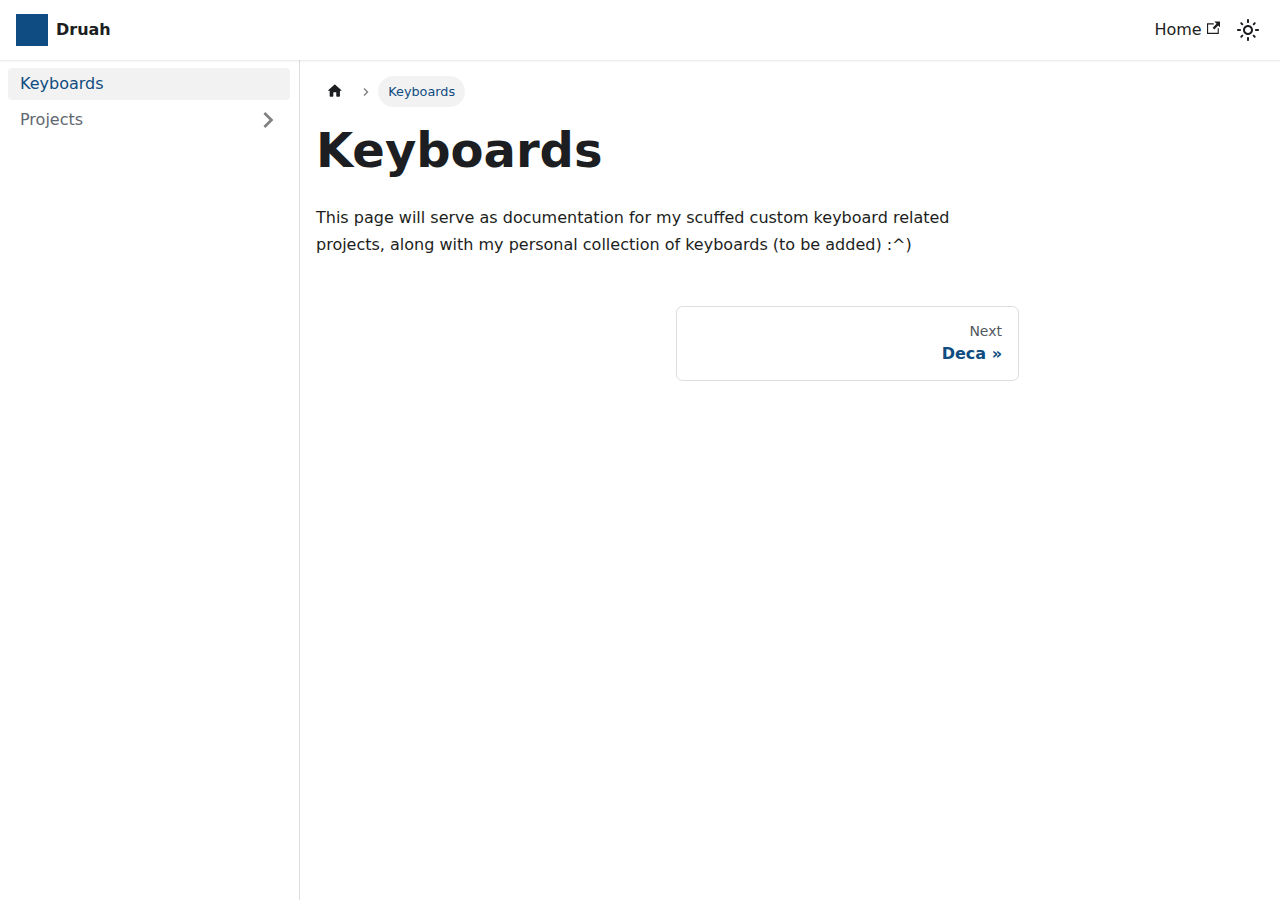
==== commit a60bbf5c: "Add files via upload" ====
--- a/keyboards/index.html
+++ b/keyboards/index.html
@@ -3,12 +3,12 @@
 <head>
 <meta charset="UTF-8">
 <meta name="generator" content="Docusaurus v3.3.2">
-<title data-rh="true">Keyboards | Druah</title><meta data-rh="true" name="viewport" content="width=device-width,initial-scale=1"><meta data-rh="true" name="twitter:card" content="summary_large_image"><meta data-rh="true" property="og:image" content="https://druah.moe/keyboards/media/icons/favicon.ico"><meta data-rh="true" name="twitter:image" content="https://druah.moe/keyboards/media/icons/favicon.ico"><meta data-rh="true" property="og:url" content="https://druah.moe/keyboards/"><meta data-rh="true" property="og:locale" content="en"><meta data-rh="true" name="docusaurus_locale" content="en"><meta data-rh="true" name="docsearch:language" content="en"><meta data-rh="true" name="docusaurus_version" content="current"><meta data-rh="true" name="docusaurus_tag" content="docs-default-current"><meta data-rh="true" name="docsearch:version" content="current"><meta data-rh="true" name="docsearch:docusaurus_tag" content="docs-default-current"><meta data-rh="true" property="og:title" content="Keyboards | Druah"><meta data-rh="true" name="description" content="This page will serve as documentation for my scuffed custom keyboard related projects, along with my personal collection of keyboards (to be added) :^)"><meta data-rh="true" property="og:description" content="This page will serve as documentation for my scuffed custom keyboard related projects, along with my personal collection of keyboards (to be added) :^)"><link data-rh="true" rel="icon" href="/keyboards/media/icons/favicon.ico"><link data-rh="true" rel="canonical" href="https://druah.moe/keyboards/"><link data-rh="true" rel="alternate" href="https://druah.moe/keyboards/" hreflang="en"><link data-rh="true" rel="alternate" href="https://druah.moe/keyboards/" hreflang="x-default"><script data-rh="true">function insertBanner(){var n=document.createElement("div");n.id="__docusaurus-base-url-issue-banner-container";n.innerHTML='\n<div id="__docusaurus-base-url-issue-banner" style="border: thick solid red; background-color: rgb(255, 230, 179); margin: 20px; padding: 20px; font-size: 20px;">\n   <p style="font-weight: bold; font-size: 30px;">Your Docusaurus site did not load properly.</p>\n   <p>A very common reason is a wrong site <a href="https://docusaurus.io/docs/docusaurus.config.js/#baseUrl" style="font-weight: bold;">baseUrl configuration</a>.</p>\n   <p>Current configured baseUrl = <span style="font-weight: bold; color: red;">/keyboards/</span> </p>\n   <p>We suggest trying baseUrl = <span id="__docusaurus-base-url-issue-banner-suggestion-container" style="font-weight: bold; color: green;"></span></p>\n</div>\n',document.body.prepend(n);var e=document.getElementById("__docusaurus-base-url-issue-banner-suggestion-container"),s=window.location.pathname,o="/"===s.substr(-1)?s:s+"/";e.innerHTML=o}document.addEventListener("DOMContentLoaded",(function(){void 0===window.docusaurus&&insertBanner()}))</script><link rel="stylesheet" href="/keyboards/assets/css/styles.f8454540.css">
-<script src="/keyboards/assets/js/runtime~main.7f506864.js" defer="defer"></script>
-<script src="/keyboards/assets/js/main.425be98b.js" defer="defer"></script>
+<title data-rh="true">Keyboards | Druah</title><meta data-rh="true" name="viewport" content="width=device-width,initial-scale=1"><meta data-rh="true" name="twitter:card" content="summary_large_image"><meta data-rh="true" property="og:image" content="https://druah.moe/keyboards/media/icons/logo.png"><meta data-rh="true" name="twitter:image" content="https://druah.moe/keyboards/media/icons/logo.png"><meta data-rh="true" property="og:url" content="https://druah.moe/keyboards/"><meta data-rh="true" property="og:locale" content="en"><meta data-rh="true" name="docusaurus_locale" content="en"><meta data-rh="true" name="docsearch:language" content="en"><meta data-rh="true" name="docusaurus_version" content="current"><meta data-rh="true" name="docusaurus_tag" content="docs-default-current"><meta data-rh="true" name="docsearch:version" content="current"><meta data-rh="true" name="docsearch:docusaurus_tag" content="docs-default-current"><meta data-rh="true" property="og:title" content="Keyboards | Druah"><meta data-rh="true" name="description" content="This page will serve as documentation for my scuffed custom keyboard related projects, along with my personal collection of keyboards (to be added) :^)"><meta data-rh="true" property="og:description" content="This page will serve as documentation for my scuffed custom keyboard related projects, along with my personal collection of keyboards (to be added) :^)"><link data-rh="true" rel="icon" href="/keyboards/media/icons/favicon.ico"><link data-rh="true" rel="canonical" href="https://druah.moe/keyboards/"><link data-rh="true" rel="alternate" href="https://druah.moe/keyboards/" hreflang="en"><link data-rh="true" rel="alternate" href="https://druah.moe/keyboards/" hreflang="x-default"><script data-rh="true">function insertBanner(){var n=document.createElement("div");n.id="__docusaurus-base-url-issue-banner-container";n.innerHTML='\n<div id="__docusaurus-base-url-issue-banner" style="border: thick solid red; background-color: rgb(255, 230, 179); margin: 20px; padding: 20px; font-size: 20px;">\n   <p style="font-weight: bold; font-size: 30px;">Your Docusaurus site did not load properly.</p>\n   <p>A very common reason is a wrong site <a href="https://docusaurus.io/docs/docusaurus.config.js/#baseUrl" style="font-weight: bold;">baseUrl configuration</a>.</p>\n   <p>Current configured baseUrl = <span style="font-weight: bold; color: red;">/keyboards/</span> </p>\n   <p>We suggest trying baseUrl = <span id="__docusaurus-base-url-issue-banner-suggestion-container" style="font-weight: bold; color: green;"></span></p>\n</div>\n',document.body.prepend(n);var e=document.getElementById("__docusaurus-base-url-issue-banner-suggestion-container"),s=window.location.pathname,o="/"===s.substr(-1)?s:s+"/";e.innerHTML=o}document.addEventListener("DOMContentLoaded",(function(){void 0===window.docusaurus&&insertBanner()}))</script><link rel="stylesheet" href="/keyboards/assets/css/styles.f8454540.css">
+<script src="/keyboards/assets/js/runtime~main.0c85d787.js" defer="defer"></script>
+<script src="/keyboards/assets/js/main.8b05dde0.js" defer="defer"></script>
 </head>
 <body class="navigation-with-keyboard">
-<script>!function(){function t(t){document.documentElement.setAttribute("data-theme",t)}var e=function(){try{return new URLSearchParams(window.location.search).get("docusaurus-theme")}catch(t){}}()||function(){try{return localStorage.getItem("theme")}catch(t){}}();t(null!==e?e:"light")}(),function(){try{const c=new URLSearchParams(window.location.search).entries();for(var[t,e]of c)if(t.startsWith("docusaurus-data-")){var a=t.replace("docusaurus-data-","data-");document.documentElement.setAttribute(a,e)}}catch(t){}}()</script><div id="__docusaurus"><div role="region" aria-label="Skip to main content"><a class="skipToContent_fXgn" href="#__docusaurus_skipToContent_fallback">Skip to main content</a></div><nav aria-label="Main" class="navbar navbar--fixed-top"><div class="navbar__inner"><div class="navbar__items"><button aria-label="Toggle navigation bar" aria-expanded="false" class="navbar__toggle clean-btn" type="button"><svg width="30" height="30" viewBox="0 0 30 30" aria-hidden="true"><path stroke="currentColor" stroke-linecap="round" stroke-miterlimit="10" stroke-width="2" d="M4 7h22M4 15h22M4 23h22"></path></svg></button><a class="navbar__brand" href="/keyboards/"><div class="navbar__logo"><img src="/keyboards/media/icons/favicon.ico" alt="logo" class="themedComponent_mlkZ themedComponent--light_NVdE"><img src="/keyboards/media/icons/favicon.ico" alt="logo" class="themedComponent_mlkZ themedComponent--dark_xIcU"></div><b class="navbar__title text--truncate">Druah</b></a></div><div class="navbar__items navbar__items--right"><a href="https://druah.moe" target="_blank" rel="noopener noreferrer" class="navbar__item navbar__link">Home<svg width="13.5" height="13.5" aria-hidden="true" viewBox="0 0 24 24" class="iconExternalLink_nPIU"><path fill="currentColor" d="M21 13v10h-21v-19h12v2h-10v15h17v-8h2zm3-12h-10.988l4.035 4-6.977 7.07 2.828 2.828 6.977-7.07 4.125 4.172v-11z"></path></svg></a><div class="toggle_vylO colorModeToggle_DEke"><button class="clean-btn toggleButton_gllP toggleButtonDisabled_aARS" type="button" disabled="" title="Switch between dark and light mode (currently light mode)" aria-label="Switch between dark and light mode (currently light mode)" aria-live="polite"><svg viewBox="0 0 24 24" width="24" height="24" class="lightToggleIcon_pyhR"><path fill="currentColor" d="M12,9c1.65,0,3,1.35,3,3s-1.35,3-3,3s-3-1.35-3-3S10.35,9,12,9 M12,7c-2.76,0-5,2.24-5,5s2.24,5,5,5s5-2.24,5-5 S14.76,7,12,7L12,7z M2,13l2,0c0.55,0,1-0.45,1-1s-0.45-1-1-1l-2,0c-0.55,0-1,0.45-1,1S1.45,13,2,13z M20,13l2,0c0.55,0,1-0.45,1-1 s-0.45-1-1-1l-2,0c-0.55,0-1,0.45-1,1S19.45,13,20,13z M11,2v2c0,0.55,0.45,1,1,1s1-0.45,1-1V2c0-0.55-0.45-1-1-1S11,1.45,11,2z M11,20v2c0,0.55,0.45,1,1,1s1-0.45,1-1v-2c0-0.55-0.45-1-1-1C11.45,19,11,19.45,11,20z M5.99,4.58c-0.39-0.39-1.03-0.39-1.41,0 c-0.39,0.39-0.39,1.03,0,1.41l1.06,1.06c0.39,0.39,1.03,0.39,1.41,0s0.39-1.03,0-1.41L5.99,4.58z M18.36,16.95 c-0.39-0.39-1.03-0.39-1.41,0c-0.39,0.39-0.39,1.03,0,1.41l1.06,1.06c0.39,0.39,1.03,0.39,1.41,0c0.39-0.39,0.39-1.03,0-1.41 L18.36,16.95z M19.42,5.99c0.39-0.39,0.39-1.03,0-1.41c-0.39-0.39-1.03-0.39-1.41,0l-1.06,1.06c-0.39,0.39-0.39,1.03,0,1.41 s1.03,0.39,1.41,0L19.42,5.99z M7.05,18.36c0.39-0.39,0.39-1.03,0-1.41c-0.39-0.39-1.03-0.39-1.41,0l-1.06,1.06 c-0.39,0.39-0.39,1.03,0,1.41s1.03,0.39,1.41,0L7.05,18.36z"></path></svg><svg viewBox="0 0 24 24" width="24" height="24" class="darkToggleIcon_wfgR"><path fill="currentColor" d="M9.37,5.51C9.19,6.15,9.1,6.82,9.1,7.5c0,4.08,3.32,7.4,7.4,7.4c0.68,0,1.35-0.09,1.99-0.27C17.45,17.19,14.93,19,12,19 c-3.86,0-7-3.14-7-7C5,9.07,6.81,6.55,9.37,5.51z M12,3c-4.97,0-9,4.03-9,9s4.03,9,9,9s9-4.03,9-9c0-0.46-0.04-0.92-0.1-1.36 c-0.98,1.37-2.58,2.26-4.4,2.26c-2.98,0-5.4-2.42-5.4-5.4c0-1.81,0.89-3.42,2.26-4.4C12.92,3.04,12.46,3,12,3L12,3z"></path></svg></button></div><div class="navbarSearchContainer_Bca1"></div></div></div><div role="presentation" class="navbar-sidebar__backdrop"></div></nav><div id="__docusaurus_skipToContent_fallback" class="main-wrapper mainWrapper_z2l0"><div class="docsWrapper_hBAB"><button aria-label="Scroll back to top" class="clean-btn theme-back-to-top-button backToTopButton_sjWU" type="button"></button><div class="docRoot_UBD9"><aside class="theme-doc-sidebar-container docSidebarContainer_YfHR"><div class="sidebarViewport_aRkj"><div class="sidebar_njMd"><nav aria-label="Docs sidebar" class="menu thin-scrollbar menu_SIkG"><ul class="theme-doc-sidebar-menu menu__list"><li class="theme-doc-sidebar-item-link theme-doc-sidebar-item-link-level-1 menu__list-item"><a class="menu__link menu__link--active" aria-current="page" href="/keyboards/">Keyboards</a></li><li class="theme-doc-sidebar-item-category theme-doc-sidebar-item-category-level-1 menu__list-item menu__list-item--collapsed"><div class="menu__list-item-collapsible"><a class="menu__link menu__link--sublist menu__link--sublist-caret" role="button" aria-expanded="false" href="/keyboards/projects/deca">Projects</a></div></li></ul></nav></div></div></aside><main class="docMainContainer_TBSr"><div class="container padding-top--md padding-bottom--lg"><div class="row"><div class="col docItemCol_VOVn"><div class="docItemContainer_Djhp"><article><nav class="theme-doc-breadcrumbs breadcrumbsContainer_Z_bl" aria-label="Breadcrumbs"><ul class="breadcrumbs" itemscope="" itemtype="https://schema.org/BreadcrumbList"><li class="breadcrumbs__item"><a aria-label="Home page" class="breadcrumbs__link" href="/keyboards/"><svg viewBox="0 0 24 24" class="breadcrumbHomeIcon_YNFT"><path d="M10 19v-5h4v5c0 .55.45 1 1 1h3c.55 0 1-.45 1-1v-7h1.7c.46 0 .68-.57.33-.87L12.67 3.6c-.38-.34-.96-.34-1.34 0l-8.36 7.53c-.34.3-.13.87.33.87H5v7c0 .55.45 1 1 1h3c.55 0 1-.45 1-1z" fill="currentColor"></path></svg></a></li><li itemscope="" itemprop="itemListElement" itemtype="https://schema.org/ListItem" class="breadcrumbs__item breadcrumbs__item--active"><span class="breadcrumbs__link" itemprop="name">Keyboards</span><meta itemprop="position" content="1"></li></ul></nav><div class="theme-doc-markdown markdown"><h1>Keyboards</h1>
+<script>!function(){function t(t){document.documentElement.setAttribute("data-theme",t)}var e=function(){try{return new URLSearchParams(window.location.search).get("docusaurus-theme")}catch(t){}}()||function(){try{return localStorage.getItem("theme")}catch(t){}}();null!==e?t(e):window.matchMedia("(prefers-color-scheme: dark)").matches?t("dark"):window.matchMedia("(prefers-color-scheme: light)").matches?t("light"):t("dark")}(),function(){try{const c=new URLSearchParams(window.location.search).entries();for(var[t,e]of c)if(t.startsWith("docusaurus-data-")){var a=t.replace("docusaurus-data-","data-");document.documentElement.setAttribute(a,e)}}catch(t){}}()</script><div id="__docusaurus"><div role="region" aria-label="Skip to main content"><a class="skipToContent_fXgn" href="#__docusaurus_skipToContent_fallback">Skip to main content</a></div><nav aria-label="Main" class="navbar navbar--fixed-top"><div class="navbar__inner"><div class="navbar__items"><button aria-label="Toggle navigation bar" aria-expanded="false" class="navbar__toggle clean-btn" type="button"><svg width="30" height="30" viewBox="0 0 30 30" aria-hidden="true"><path stroke="currentColor" stroke-linecap="round" stroke-miterlimit="10" stroke-width="2" d="M4 7h22M4 15h22M4 23h22"></path></svg></button><a class="navbar__brand" href="/keyboards/"><div class="navbar__logo"><img src="/keyboards/media/icons/logo.png" alt="" class="themedComponent_mlkZ themedComponent--light_NVdE"><img src="/keyboards/media/icons/logo.png" alt="" class="themedComponent_mlkZ themedComponent--dark_xIcU"></div><b class="navbar__title text--truncate">Druah</b></a></div><div class="navbar__items navbar__items--right"><a href="https://druah.moe" target="_blank" rel="noopener noreferrer" class="navbar__item navbar__link">Home<svg width="13.5" height="13.5" aria-hidden="true" viewBox="0 0 24 24" class="iconExternalLink_nPIU"><path fill="currentColor" d="M21 13v10h-21v-19h12v2h-10v15h17v-8h2zm3-12h-10.988l4.035 4-6.977 7.07 2.828 2.828 6.977-7.07 4.125 4.172v-11z"></path></svg></a><div class="toggle_vylO colorModeToggle_DEke"><button class="clean-btn toggleButton_gllP toggleButtonDisabled_aARS" type="button" disabled="" title="Switch between dark and light mode (currently dark mode)" aria-label="Switch between dark and light mode (currently dark mode)" aria-live="polite"><svg viewBox="0 0 24 24" width="24" height="24" class="lightToggleIcon_pyhR"><path fill="currentColor" d="M12,9c1.65,0,3,1.35,3,3s-1.35,3-3,3s-3-1.35-3-3S10.35,9,12,9 M12,7c-2.76,0-5,2.24-5,5s2.24,5,5,5s5-2.24,5-5 S14.76,7,12,7L12,7z M2,13l2,0c0.55,0,1-0.45,1-1s-0.45-1-1-1l-2,0c-0.55,0-1,0.45-1,1S1.45,13,2,13z M20,13l2,0c0.55,0,1-0.45,1-1 s-0.45-1-1-1l-2,0c-0.55,0-1,0.45-1,1S19.45,13,20,13z M11,2v2c0,0.55,0.45,1,1,1s1-0.45,1-1V2c0-0.55-0.45-1-1-1S11,1.45,11,2z M11,20v2c0,0.55,0.45,1,1,1s1-0.45,1-1v-2c0-0.55-0.45-1-1-1C11.45,19,11,19.45,11,20z M5.99,4.58c-0.39-0.39-1.03-0.39-1.41,0 c-0.39,0.39-0.39,1.03,0,1.41l1.06,1.06c0.39,0.39,1.03,0.39,1.41,0s0.39-1.03,0-1.41L5.99,4.58z M18.36,16.95 c-0.39-0.39-1.03-0.39-1.41,0c-0.39,0.39-0.39,1.03,0,1.41l1.06,1.06c0.39,0.39,1.03,0.39,1.41,0c0.39-0.39,0.39-1.03,0-1.41 L18.36,16.95z M19.42,5.99c0.39-0.39,0.39-1.03,0-1.41c-0.39-0.39-1.03-0.39-1.41,0l-1.06,1.06c-0.39,0.39-0.39,1.03,0,1.41 s1.03,0.39,1.41,0L19.42,5.99z M7.05,18.36c0.39-0.39,0.39-1.03,0-1.41c-0.39-0.39-1.03-0.39-1.41,0l-1.06,1.06 c-0.39,0.39-0.39,1.03,0,1.41s1.03,0.39,1.41,0L7.05,18.36z"></path></svg><svg viewBox="0 0 24 24" width="24" height="24" class="darkToggleIcon_wfgR"><path fill="currentColor" d="M9.37,5.51C9.19,6.15,9.1,6.82,9.1,7.5c0,4.08,3.32,7.4,7.4,7.4c0.68,0,1.35-0.09,1.99-0.27C17.45,17.19,14.93,19,12,19 c-3.86,0-7-3.14-7-7C5,9.07,6.81,6.55,9.37,5.51z M12,3c-4.97,0-9,4.03-9,9s4.03,9,9,9s9-4.03,9-9c0-0.46-0.04-0.92-0.1-1.36 c-0.98,1.37-2.58,2.26-4.4,2.26c-2.98,0-5.4-2.42-5.4-5.4c0-1.81,0.89-3.42,2.26-4.4C12.92,3.04,12.46,3,12,3L12,3z"></path></svg></button></div><div class="navbarSearchContainer_Bca1"></div></div></div><div role="presentation" class="navbar-sidebar__backdrop"></div></nav><div id="__docusaurus_skipToContent_fallback" class="main-wrapper mainWrapper_z2l0"><div class="docsWrapper_hBAB"><button aria-label="Scroll back to top" class="clean-btn theme-back-to-top-button backToTopButton_sjWU" type="button"></button><div class="docRoot_UBD9"><aside class="theme-doc-sidebar-container docSidebarContainer_YfHR"><div class="sidebarViewport_aRkj"><div class="sidebar_njMd"><nav aria-label="Docs sidebar" class="menu thin-scrollbar menu_SIkG"><ul class="theme-doc-sidebar-menu menu__list"><li class="theme-doc-sidebar-item-link theme-doc-sidebar-item-link-level-1 menu__list-item"><a class="menu__link menu__link--active" aria-current="page" href="/keyboards/">Keyboards</a></li><li class="theme-doc-sidebar-item-category theme-doc-sidebar-item-category-level-1 menu__list-item menu__list-item--collapsed"><div class="menu__list-item-collapsible"><a class="menu__link menu__link--sublist menu__link--sublist-caret" role="button" aria-expanded="false" href="/keyboards/projects/deca">Projects</a></div></li></ul></nav></div></div></aside><main class="docMainContainer_TBSr"><div class="container padding-top--md padding-bottom--lg"><div class="row"><div class="col docItemCol_VOVn"><div class="docItemContainer_Djhp"><article><nav class="theme-doc-breadcrumbs breadcrumbsContainer_Z_bl" aria-label="Breadcrumbs"><ul class="breadcrumbs" itemscope="" itemtype="https://schema.org/BreadcrumbList"><li class="breadcrumbs__item"><a aria-label="Home page" class="breadcrumbs__link" href="/keyboards/"><svg viewBox="0 0 24 24" class="breadcrumbHomeIcon_YNFT"><path d="M10 19v-5h4v5c0 .55.45 1 1 1h3c.55 0 1-.45 1-1v-7h1.7c.46 0 .68-.57.33-.87L12.67 3.6c-.38-.34-.96-.34-1.34 0l-8.36 7.53c-.34.3-.13.87.33.87H5v7c0 .55.45 1 1 1h3c.55 0 1-.45 1-1z" fill="currentColor"></path></svg></a></li><li itemscope="" itemprop="itemListElement" itemtype="https://schema.org/ListItem" class="breadcrumbs__item breadcrumbs__item--active"><span class="breadcrumbs__link" itemprop="name">Keyboards</span><meta itemprop="position" content="1"></li></ul></nav><div class="theme-doc-markdown markdown"><h1>Keyboards</h1>
 <p>This page will serve as documentation for my scuffed custom keyboard related projects, along with my personal collection of keyboards (to be added) :^)</p></div></article><nav class="pagination-nav docusaurus-mt-lg" aria-label="Docs pages"><a class="pagination-nav__link pagination-nav__link--next" href="/keyboards/projects/deca"><div class="pagination-nav__sublabel">Next</div><div class="pagination-nav__label">Deca</div></a></nav></div></div></div></div></main></div></div></div></div>
 </body>
 </html>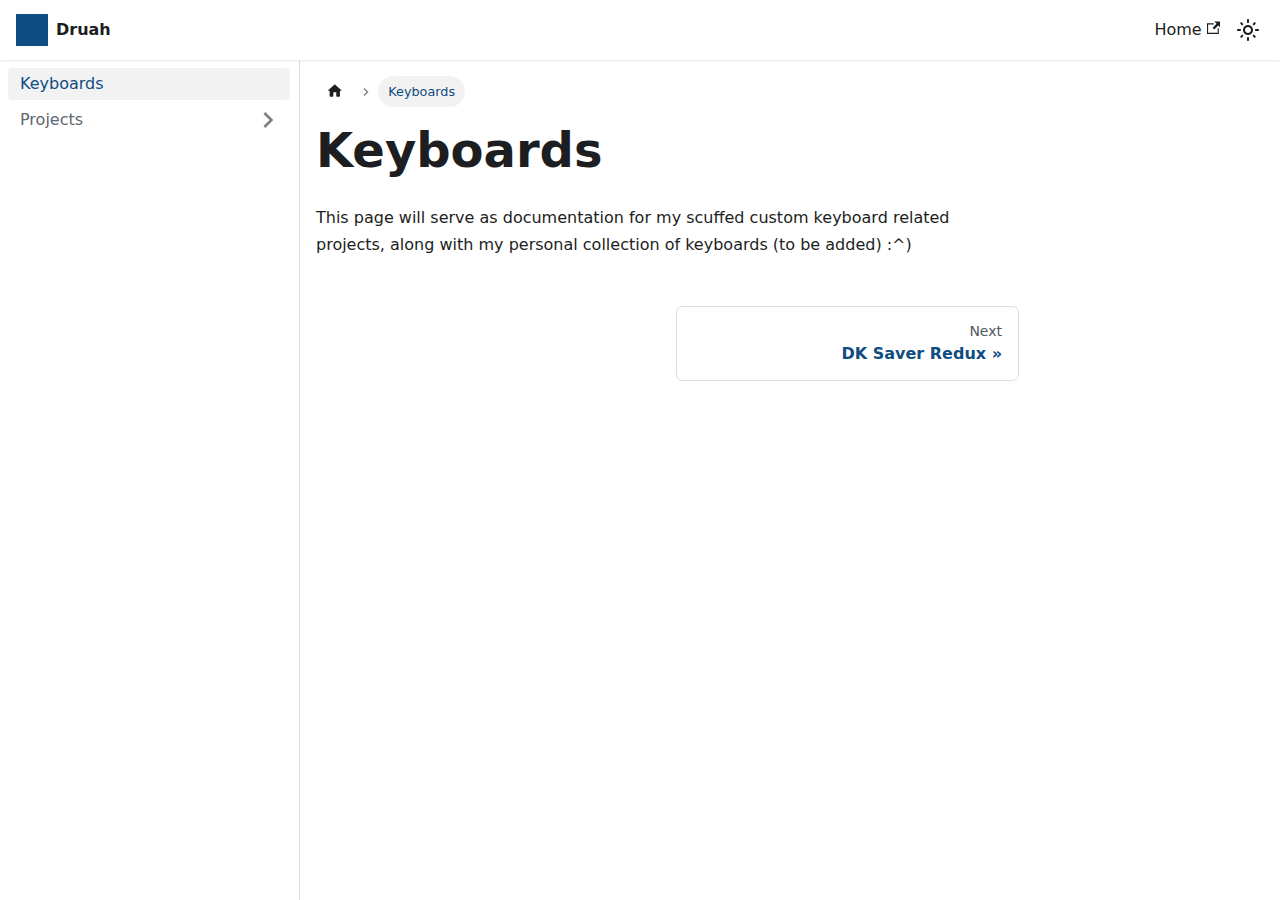
==== commit a117d4ba: "Add files via upload" ====
--- a/keyboards/index.html
+++ b/keyboards/index.html
@@ -3,12 +3,12 @@
 <head>
 <meta charset="UTF-8">
 <meta name="generator" content="Docusaurus v3.3.2">
-<title data-rh="true">Keyboards | Druah</title><meta data-rh="true" name="viewport" content="width=device-width,initial-scale=1"><meta data-rh="true" name="twitter:card" content="summary_large_image"><meta data-rh="true" property="og:image" content="https://druah.moe/keyboards/media/icons/logo.png"><meta data-rh="true" name="twitter:image" content="https://druah.moe/keyboards/media/icons/logo.png"><meta data-rh="true" property="og:url" content="https://druah.moe/keyboards/"><meta data-rh="true" property="og:locale" content="en"><meta data-rh="true" name="docusaurus_locale" content="en"><meta data-rh="true" name="docsearch:language" content="en"><meta data-rh="true" name="docusaurus_version" content="current"><meta data-rh="true" name="docusaurus_tag" content="docs-default-current"><meta data-rh="true" name="docsearch:version" content="current"><meta data-rh="true" name="docsearch:docusaurus_tag" content="docs-default-current"><meta data-rh="true" property="og:title" content="Keyboards | Druah"><meta data-rh="true" name="description" content="This page will serve as documentation for my scuffed custom keyboard related projects, along with my personal collection of keyboards (to be added) :^)"><meta data-rh="true" property="og:description" content="This page will serve as documentation for my scuffed custom keyboard related projects, along with my personal collection of keyboards (to be added) :^)"><link data-rh="true" rel="icon" href="/keyboards/media/icons/favicon.ico"><link data-rh="true" rel="canonical" href="https://druah.moe/keyboards/"><link data-rh="true" rel="alternate" href="https://druah.moe/keyboards/" hreflang="en"><link data-rh="true" rel="alternate" href="https://druah.moe/keyboards/" hreflang="x-default"><script data-rh="true">function insertBanner(){var n=document.createElement("div");n.id="__docusaurus-base-url-issue-banner-container";n.innerHTML='\n<div id="__docusaurus-base-url-issue-banner" style="border: thick solid red; background-color: rgb(255, 230, 179); margin: 20px; padding: 20px; font-size: 20px;">\n   <p style="font-weight: bold; font-size: 30px;">Your Docusaurus site did not load properly.</p>\n   <p>A very common reason is a wrong site <a href="https://docusaurus.io/docs/docusaurus.config.js/#baseUrl" style="font-weight: bold;">baseUrl configuration</a>.</p>\n   <p>Current configured baseUrl = <span style="font-weight: bold; color: red;">/keyboards/</span> </p>\n   <p>We suggest trying baseUrl = <span id="__docusaurus-base-url-issue-banner-suggestion-container" style="font-weight: bold; color: green;"></span></p>\n</div>\n',document.body.prepend(n);var e=document.getElementById("__docusaurus-base-url-issue-banner-suggestion-container"),s=window.location.pathname,o="/"===s.substr(-1)?s:s+"/";e.innerHTML=o}document.addEventListener("DOMContentLoaded",(function(){void 0===window.docusaurus&&insertBanner()}))</script><link rel="stylesheet" href="/keyboards/assets/css/styles.f8454540.css">
-<script src="/keyboards/assets/js/runtime~main.0c85d787.js" defer="defer"></script>
-<script src="/keyboards/assets/js/main.8b05dde0.js" defer="defer"></script>
+<title data-rh="true">Keyboards | Druah</title><meta data-rh="true" name="viewport" content="width=device-width,initial-scale=1"><meta data-rh="true" name="twitter:card" content="summary_large_image"><meta data-rh="true" property="og:url" content="https://druah.moe/keyboards/"><meta data-rh="true" property="og:locale" content="en"><meta data-rh="true" name="docusaurus_locale" content="en"><meta data-rh="true" name="docsearch:language" content="en"><meta data-rh="true" name="docusaurus_version" content="current"><meta data-rh="true" name="docusaurus_tag" content="docs-default-current"><meta data-rh="true" name="docsearch:version" content="current"><meta data-rh="true" name="docsearch:docusaurus_tag" content="docs-default-current"><meta data-rh="true" property="og:title" content="Keyboards | Druah"><meta data-rh="true" name="description" content="This page will serve as documentation for my scuffed custom keyboard related projects, along with my personal collection of keyboards (to be added) :^)"><meta data-rh="true" property="og:description" content="This page will serve as documentation for my scuffed custom keyboard related projects, along with my personal collection of keyboards (to be added) :^)"><link data-rh="true" rel="icon" href="/keyboards/media/icons/favicon.ico"><link data-rh="true" rel="canonical" href="https://druah.moe/keyboards/"><link data-rh="true" rel="alternate" href="https://druah.moe/keyboards/" hreflang="en"><link data-rh="true" rel="alternate" href="https://druah.moe/keyboards/" hreflang="x-default"><script data-rh="true">function insertBanner(){var n=document.createElement("div");n.id="__docusaurus-base-url-issue-banner-container";n.innerHTML='\n<div id="__docusaurus-base-url-issue-banner" style="border: thick solid red; background-color: rgb(255, 230, 179); margin: 20px; padding: 20px; font-size: 20px;">\n   <p style="font-weight: bold; font-size: 30px;">Your Docusaurus site did not load properly.</p>\n   <p>A very common reason is a wrong site <a href="https://docusaurus.io/docs/docusaurus.config.js/#baseUrl" style="font-weight: bold;">baseUrl configuration</a>.</p>\n   <p>Current configured baseUrl = <span style="font-weight: bold; color: red;">/keyboards/</span> </p>\n   <p>We suggest trying baseUrl = <span id="__docusaurus-base-url-issue-banner-suggestion-container" style="font-weight: bold; color: green;"></span></p>\n</div>\n',document.body.prepend(n);var e=document.getElementById("__docusaurus-base-url-issue-banner-suggestion-container"),s=window.location.pathname,o="/"===s.substr(-1)?s:s+"/";e.innerHTML=o}document.addEventListener("DOMContentLoaded",(function(){void 0===window.docusaurus&&insertBanner()}))</script><link rel="stylesheet" href="/keyboards/assets/css/styles.f8454540.css">
+<script src="/keyboards/assets/js/runtime~main.06617ca2.js" defer="defer"></script>
+<script src="/keyboards/assets/js/main.67a15894.js" defer="defer"></script>
 </head>
 <body class="navigation-with-keyboard">
-<script>!function(){function t(t){document.documentElement.setAttribute("data-theme",t)}var e=function(){try{return new URLSearchParams(window.location.search).get("docusaurus-theme")}catch(t){}}()||function(){try{return localStorage.getItem("theme")}catch(t){}}();null!==e?t(e):window.matchMedia("(prefers-color-scheme: dark)").matches?t("dark"):window.matchMedia("(prefers-color-scheme: light)").matches?t("light"):t("dark")}(),function(){try{const c=new URLSearchParams(window.location.search).entries();for(var[t,e]of c)if(t.startsWith("docusaurus-data-")){var a=t.replace("docusaurus-data-","data-");document.documentElement.setAttribute(a,e)}}catch(t){}}()</script><div id="__docusaurus"><div role="region" aria-label="Skip to main content"><a class="skipToContent_fXgn" href="#__docusaurus_skipToContent_fallback">Skip to main content</a></div><nav aria-label="Main" class="navbar navbar--fixed-top"><div class="navbar__inner"><div class="navbar__items"><button aria-label="Toggle navigation bar" aria-expanded="false" class="navbar__toggle clean-btn" type="button"><svg width="30" height="30" viewBox="0 0 30 30" aria-hidden="true"><path stroke="currentColor" stroke-linecap="round" stroke-miterlimit="10" stroke-width="2" d="M4 7h22M4 15h22M4 23h22"></path></svg></button><a class="navbar__brand" href="/keyboards/"><div class="navbar__logo"><img src="/keyboards/media/icons/logo.png" alt="" class="themedComponent_mlkZ themedComponent--light_NVdE"><img src="/keyboards/media/icons/logo.png" alt="" class="themedComponent_mlkZ themedComponent--dark_xIcU"></div><b class="navbar__title text--truncate">Druah</b></a></div><div class="navbar__items navbar__items--right"><a href="https://druah.moe" target="_blank" rel="noopener noreferrer" class="navbar__item navbar__link">Home<svg width="13.5" height="13.5" aria-hidden="true" viewBox="0 0 24 24" class="iconExternalLink_nPIU"><path fill="currentColor" d="M21 13v10h-21v-19h12v2h-10v15h17v-8h2zm3-12h-10.988l4.035 4-6.977 7.07 2.828 2.828 6.977-7.07 4.125 4.172v-11z"></path></svg></a><div class="toggle_vylO colorModeToggle_DEke"><button class="clean-btn toggleButton_gllP toggleButtonDisabled_aARS" type="button" disabled="" title="Switch between dark and light mode (currently dark mode)" aria-label="Switch between dark and light mode (currently dark mode)" aria-live="polite"><svg viewBox="0 0 24 24" width="24" height="24" class="lightToggleIcon_pyhR"><path fill="currentColor" d="M12,9c1.65,0,3,1.35,3,3s-1.35,3-3,3s-3-1.35-3-3S10.35,9,12,9 M12,7c-2.76,0-5,2.24-5,5s2.24,5,5,5s5-2.24,5-5 S14.76,7,12,7L12,7z M2,13l2,0c0.55,0,1-0.45,1-1s-0.45-1-1-1l-2,0c-0.55,0-1,0.45-1,1S1.45,13,2,13z M20,13l2,0c0.55,0,1-0.45,1-1 s-0.45-1-1-1l-2,0c-0.55,0-1,0.45-1,1S19.45,13,20,13z M11,2v2c0,0.55,0.45,1,1,1s1-0.45,1-1V2c0-0.55-0.45-1-1-1S11,1.45,11,2z M11,20v2c0,0.55,0.45,1,1,1s1-0.45,1-1v-2c0-0.55-0.45-1-1-1C11.45,19,11,19.45,11,20z M5.99,4.58c-0.39-0.39-1.03-0.39-1.41,0 c-0.39,0.39-0.39,1.03,0,1.41l1.06,1.06c0.39,0.39,1.03,0.39,1.41,0s0.39-1.03,0-1.41L5.99,4.58z M18.36,16.95 c-0.39-0.39-1.03-0.39-1.41,0c-0.39,0.39-0.39,1.03,0,1.41l1.06,1.06c0.39,0.39,1.03,0.39,1.41,0c0.39-0.39,0.39-1.03,0-1.41 L18.36,16.95z M19.42,5.99c0.39-0.39,0.39-1.03,0-1.41c-0.39-0.39-1.03-0.39-1.41,0l-1.06,1.06c-0.39,0.39-0.39,1.03,0,1.41 s1.03,0.39,1.41,0L19.42,5.99z M7.05,18.36c0.39-0.39,0.39-1.03,0-1.41c-0.39-0.39-1.03-0.39-1.41,0l-1.06,1.06 c-0.39,0.39-0.39,1.03,0,1.41s1.03,0.39,1.41,0L7.05,18.36z"></path></svg><svg viewBox="0 0 24 24" width="24" height="24" class="darkToggleIcon_wfgR"><path fill="currentColor" d="M9.37,5.51C9.19,6.15,9.1,6.82,9.1,7.5c0,4.08,3.32,7.4,7.4,7.4c0.68,0,1.35-0.09,1.99-0.27C17.45,17.19,14.93,19,12,19 c-3.86,0-7-3.14-7-7C5,9.07,6.81,6.55,9.37,5.51z M12,3c-4.97,0-9,4.03-9,9s4.03,9,9,9s9-4.03,9-9c0-0.46-0.04-0.92-0.1-1.36 c-0.98,1.37-2.58,2.26-4.4,2.26c-2.98,0-5.4-2.42-5.4-5.4c0-1.81,0.89-3.42,2.26-4.4C12.92,3.04,12.46,3,12,3L12,3z"></path></svg></button></div><div class="navbarSearchContainer_Bca1"></div></div></div><div role="presentation" class="navbar-sidebar__backdrop"></div></nav><div id="__docusaurus_skipToContent_fallback" class="main-wrapper mainWrapper_z2l0"><div class="docsWrapper_hBAB"><button aria-label="Scroll back to top" class="clean-btn theme-back-to-top-button backToTopButton_sjWU" type="button"></button><div class="docRoot_UBD9"><aside class="theme-doc-sidebar-container docSidebarContainer_YfHR"><div class="sidebarViewport_aRkj"><div class="sidebar_njMd"><nav aria-label="Docs sidebar" class="menu thin-scrollbar menu_SIkG"><ul class="theme-doc-sidebar-menu menu__list"><li class="theme-doc-sidebar-item-link theme-doc-sidebar-item-link-level-1 menu__list-item"><a class="menu__link menu__link--active" aria-current="page" href="/keyboards/">Keyboards</a></li><li class="theme-doc-sidebar-item-category theme-doc-sidebar-item-category-level-1 menu__list-item menu__list-item--collapsed"><div class="menu__list-item-collapsible"><a class="menu__link menu__link--sublist menu__link--sublist-caret" role="button" aria-expanded="false" href="/keyboards/projects/deca">Projects</a></div></li></ul></nav></div></div></aside><main class="docMainContainer_TBSr"><div class="container padding-top--md padding-bottom--lg"><div class="row"><div class="col docItemCol_VOVn"><div class="docItemContainer_Djhp"><article><nav class="theme-doc-breadcrumbs breadcrumbsContainer_Z_bl" aria-label="Breadcrumbs"><ul class="breadcrumbs" itemscope="" itemtype="https://schema.org/BreadcrumbList"><li class="breadcrumbs__item"><a aria-label="Home page" class="breadcrumbs__link" href="/keyboards/"><svg viewBox="0 0 24 24" class="breadcrumbHomeIcon_YNFT"><path d="M10 19v-5h4v5c0 .55.45 1 1 1h3c.55 0 1-.45 1-1v-7h1.7c.46 0 .68-.57.33-.87L12.67 3.6c-.38-.34-.96-.34-1.34 0l-8.36 7.53c-.34.3-.13.87.33.87H5v7c0 .55.45 1 1 1h3c.55 0 1-.45 1-1z" fill="currentColor"></path></svg></a></li><li itemscope="" itemprop="itemListElement" itemtype="https://schema.org/ListItem" class="breadcrumbs__item breadcrumbs__item--active"><span class="breadcrumbs__link" itemprop="name">Keyboards</span><meta itemprop="position" content="1"></li></ul></nav><div class="theme-doc-markdown markdown"><h1>Keyboards</h1>
-<p>This page will serve as documentation for my scuffed custom keyboard related projects, along with my personal collection of keyboards (to be added) :^)</p></div></article><nav class="pagination-nav docusaurus-mt-lg" aria-label="Docs pages"><a class="pagination-nav__link pagination-nav__link--next" href="/keyboards/projects/deca"><div class="pagination-nav__sublabel">Next</div><div class="pagination-nav__label">Deca</div></a></nav></div></div></div></div></main></div></div></div></div>
+<script>!function(){function t(t){document.documentElement.setAttribute("data-theme",t)}var e=function(){try{return new URLSearchParams(window.location.search).get("docusaurus-theme")}catch(t){}}()||function(){try{return localStorage.getItem("theme")}catch(t){}}();null!==e?t(e):window.matchMedia("(prefers-color-scheme: dark)").matches?t("dark"):window.matchMedia("(prefers-color-scheme: light)").matches?t("light"):t("dark")}(),function(){try{const c=new URLSearchParams(window.location.search).entries();for(var[t,e]of c)if(t.startsWith("docusaurus-data-")){var a=t.replace("docusaurus-data-","data-");document.documentElement.setAttribute(a,e)}}catch(t){}}()</script><div id="__docusaurus"><div role="region" aria-label="Skip to main content"><a class="skipToContent_fXgn" href="#__docusaurus_skipToContent_fallback">Skip to main content</a></div><nav aria-label="Main" class="navbar navbar--fixed-top"><div class="navbar__inner"><div class="navbar__items"><button aria-label="Toggle navigation bar" aria-expanded="false" class="navbar__toggle clean-btn" type="button"><svg width="30" height="30" viewBox="0 0 30 30" aria-hidden="true"><path stroke="currentColor" stroke-linecap="round" stroke-miterlimit="10" stroke-width="2" d="M4 7h22M4 15h22M4 23h22"></path></svg></button><a class="navbar__brand" href="/keyboards/"><div class="navbar__logo"><img src="/keyboards/media/icons/logo.png" alt="" class="themedComponent_mlkZ themedComponent--light_NVdE"><img src="/keyboards/media/icons/logo.png" alt="" class="themedComponent_mlkZ themedComponent--dark_xIcU"></div><b class="navbar__title text--truncate">Druah</b></a></div><div class="navbar__items navbar__items--right"><a href="https://druah.moe" target="_blank" rel="noopener noreferrer" class="navbar__item navbar__link">Home<svg width="13.5" height="13.5" aria-hidden="true" viewBox="0 0 24 24" class="iconExternalLink_nPIU"><path fill="currentColor" d="M21 13v10h-21v-19h12v2h-10v15h17v-8h2zm3-12h-10.988l4.035 4-6.977 7.07 2.828 2.828 6.977-7.07 4.125 4.172v-11z"></path></svg></a><div class="toggle_vylO colorModeToggle_DEke"><button class="clean-btn toggleButton_gllP toggleButtonDisabled_aARS" type="button" disabled="" title="Switch between dark and light mode (currently dark mode)" aria-label="Switch between dark and light mode (currently dark mode)" aria-live="polite"><svg viewBox="0 0 24 24" width="24" height="24" class="lightToggleIcon_pyhR"><path fill="currentColor" d="M12,9c1.65,0,3,1.35,3,3s-1.35,3-3,3s-3-1.35-3-3S10.35,9,12,9 M12,7c-2.76,0-5,2.24-5,5s2.24,5,5,5s5-2.24,5-5 S14.76,7,12,7L12,7z M2,13l2,0c0.55,0,1-0.45,1-1s-0.45-1-1-1l-2,0c-0.55,0-1,0.45-1,1S1.45,13,2,13z M20,13l2,0c0.55,0,1-0.45,1-1 s-0.45-1-1-1l-2,0c-0.55,0-1,0.45-1,1S19.45,13,20,13z M11,2v2c0,0.55,0.45,1,1,1s1-0.45,1-1V2c0-0.55-0.45-1-1-1S11,1.45,11,2z M11,20v2c0,0.55,0.45,1,1,1s1-0.45,1-1v-2c0-0.55-0.45-1-1-1C11.45,19,11,19.45,11,20z M5.99,4.58c-0.39-0.39-1.03-0.39-1.41,0 c-0.39,0.39-0.39,1.03,0,1.41l1.06,1.06c0.39,0.39,1.03,0.39,1.41,0s0.39-1.03,0-1.41L5.99,4.58z M18.36,16.95 c-0.39-0.39-1.03-0.39-1.41,0c-0.39,0.39-0.39,1.03,0,1.41l1.06,1.06c0.39,0.39,1.03,0.39,1.41,0c0.39-0.39,0.39-1.03,0-1.41 L18.36,16.95z M19.42,5.99c0.39-0.39,0.39-1.03,0-1.41c-0.39-0.39-1.03-0.39-1.41,0l-1.06,1.06c-0.39,0.39-0.39,1.03,0,1.41 s1.03,0.39,1.41,0L19.42,5.99z M7.05,18.36c0.39-0.39,0.39-1.03,0-1.41c-0.39-0.39-1.03-0.39-1.41,0l-1.06,1.06 c-0.39,0.39-0.39,1.03,0,1.41s1.03,0.39,1.41,0L7.05,18.36z"></path></svg><svg viewBox="0 0 24 24" width="24" height="24" class="darkToggleIcon_wfgR"><path fill="currentColor" d="M9.37,5.51C9.19,6.15,9.1,6.82,9.1,7.5c0,4.08,3.32,7.4,7.4,7.4c0.68,0,1.35-0.09,1.99-0.27C17.45,17.19,14.93,19,12,19 c-3.86,0-7-3.14-7-7C5,9.07,6.81,6.55,9.37,5.51z M12,3c-4.97,0-9,4.03-9,9s4.03,9,9,9s9-4.03,9-9c0-0.46-0.04-0.92-0.1-1.36 c-0.98,1.37-2.58,2.26-4.4,2.26c-2.98,0-5.4-2.42-5.4-5.4c0-1.81,0.89-3.42,2.26-4.4C12.92,3.04,12.46,3,12,3L12,3z"></path></svg></button></div><div class="navbarSearchContainer_Bca1"></div></div></div><div role="presentation" class="navbar-sidebar__backdrop"></div></nav><div id="__docusaurus_skipToContent_fallback" class="main-wrapper mainWrapper_z2l0"><div class="docsWrapper_hBAB"><button aria-label="Scroll back to top" class="clean-btn theme-back-to-top-button backToTopButton_sjWU" type="button"></button><div class="docRoot_UBD9"><aside class="theme-doc-sidebar-container docSidebarContainer_YfHR"><div class="sidebarViewport_aRkj"><div class="sidebar_njMd"><nav aria-label="Docs sidebar" class="menu thin-scrollbar menu_SIkG"><ul class="theme-doc-sidebar-menu menu__list"><li class="theme-doc-sidebar-item-link theme-doc-sidebar-item-link-level-1 menu__list-item"><a class="menu__link menu__link--active" aria-current="page" href="/keyboards/">Keyboards</a></li><li class="theme-doc-sidebar-item-category theme-doc-sidebar-item-category-level-1 menu__list-item menu__list-item--collapsed"><div class="menu__list-item-collapsible"><a class="menu__link menu__link--sublist menu__link--sublist-caret" role="button" aria-expanded="false" href="/keyboards/projects/dk-saver-redux">Projects</a></div></li></ul></nav></div></div></aside><main class="docMainContainer_TBSr"><div class="container padding-top--md padding-bottom--lg"><div class="row"><div class="col docItemCol_VOVn"><div class="docItemContainer_Djhp"><article><nav class="theme-doc-breadcrumbs breadcrumbsContainer_Z_bl" aria-label="Breadcrumbs"><ul class="breadcrumbs" itemscope="" itemtype="https://schema.org/BreadcrumbList"><li class="breadcrumbs__item"><a aria-label="Home page" class="breadcrumbs__link" href="/keyboards/"><svg viewBox="0 0 24 24" class="breadcrumbHomeIcon_YNFT"><path d="M10 19v-5h4v5c0 .55.45 1 1 1h3c.55 0 1-.45 1-1v-7h1.7c.46 0 .68-.57.33-.87L12.67 3.6c-.38-.34-.96-.34-1.34 0l-8.36 7.53c-.34.3-.13.87.33.87H5v7c0 .55.45 1 1 1h3c.55 0 1-.45 1-1z" fill="currentColor"></path></svg></a></li><li itemscope="" itemprop="itemListElement" itemtype="https://schema.org/ListItem" class="breadcrumbs__item breadcrumbs__item--active"><span class="breadcrumbs__link" itemprop="name">Keyboards</span><meta itemprop="position" content="1"></li></ul></nav><div class="theme-doc-markdown markdown"><h1>Keyboards</h1>
+<p>This page will serve as documentation for my scuffed custom keyboard related projects, along with my personal collection of keyboards (to be added) :^)</p></div></article><nav class="pagination-nav docusaurus-mt-lg" aria-label="Docs pages"><a class="pagination-nav__link pagination-nav__link--next" href="/keyboards/projects/dk-saver-redux"><div class="pagination-nav__sublabel">Next</div><div class="pagination-nav__label">DK Saver Redux</div></a></nav></div></div></div></div></main></div></div></div></div>
 </body>
 </html>